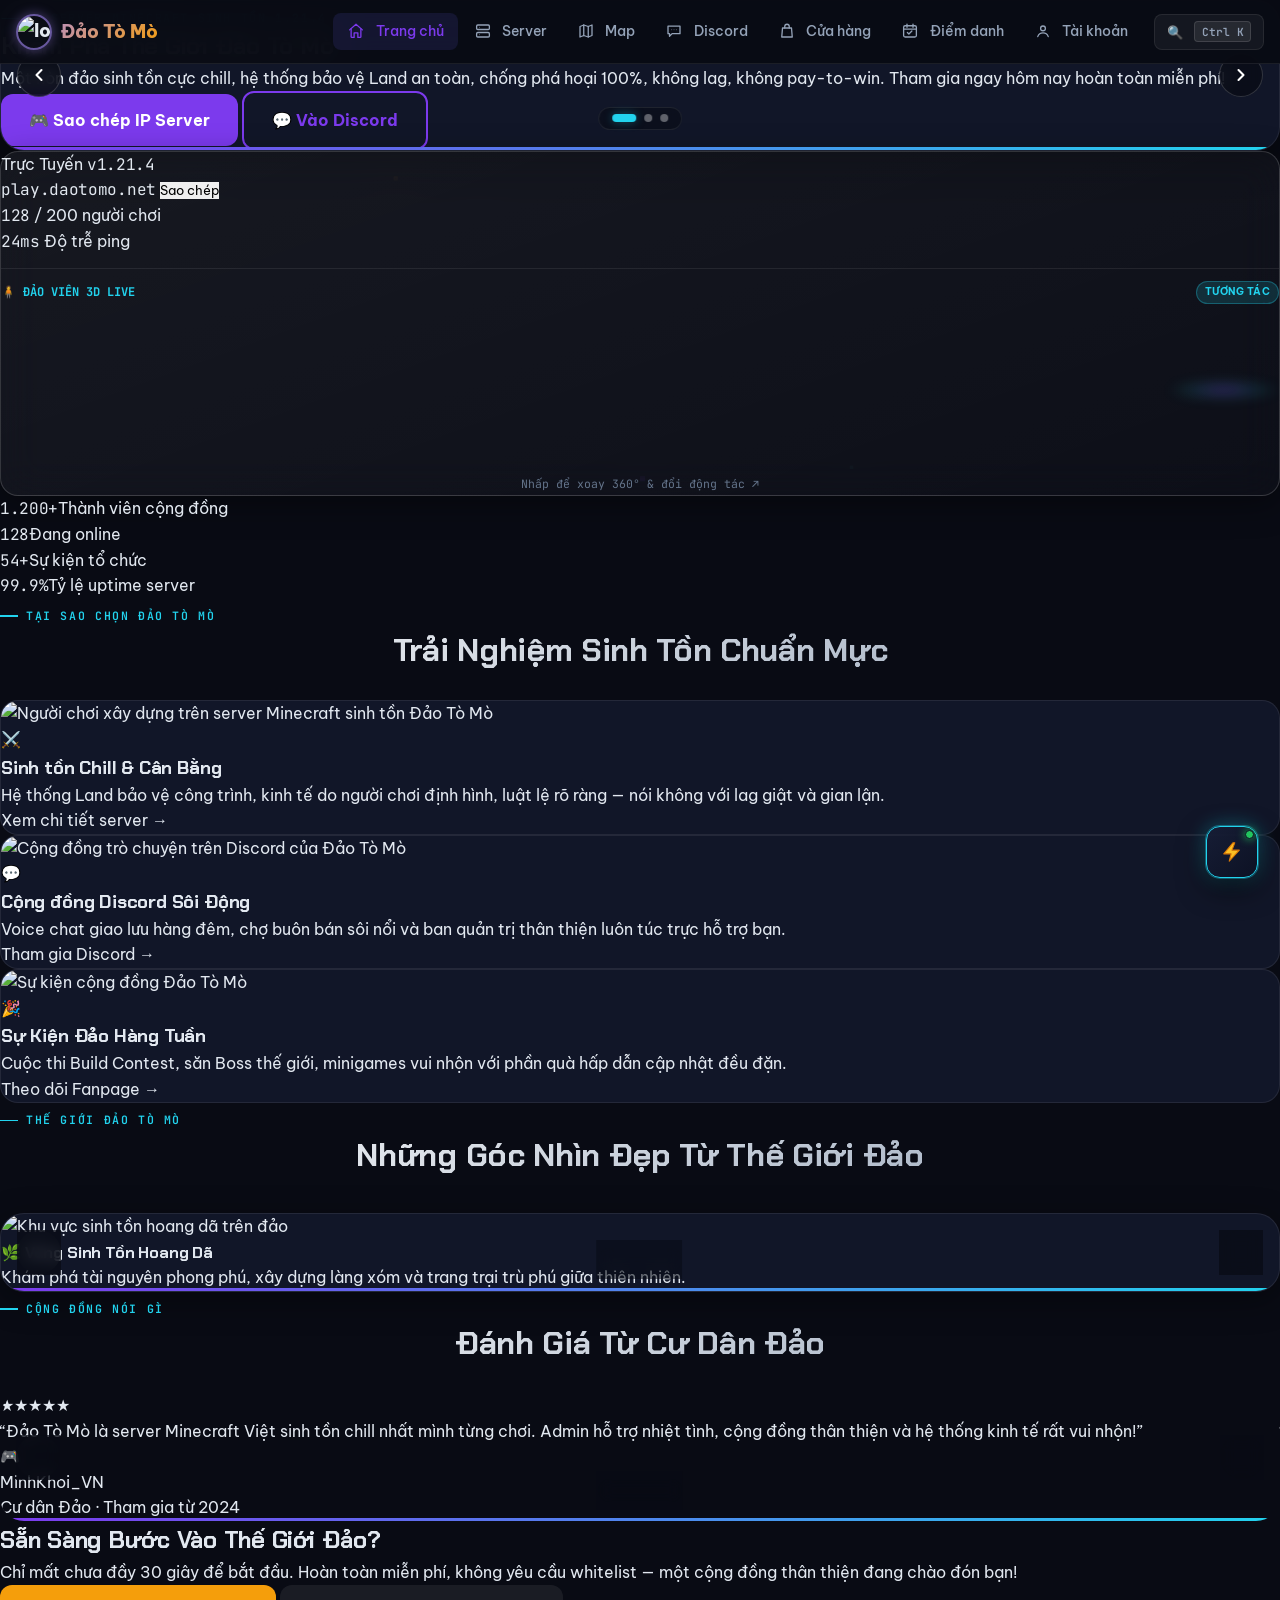
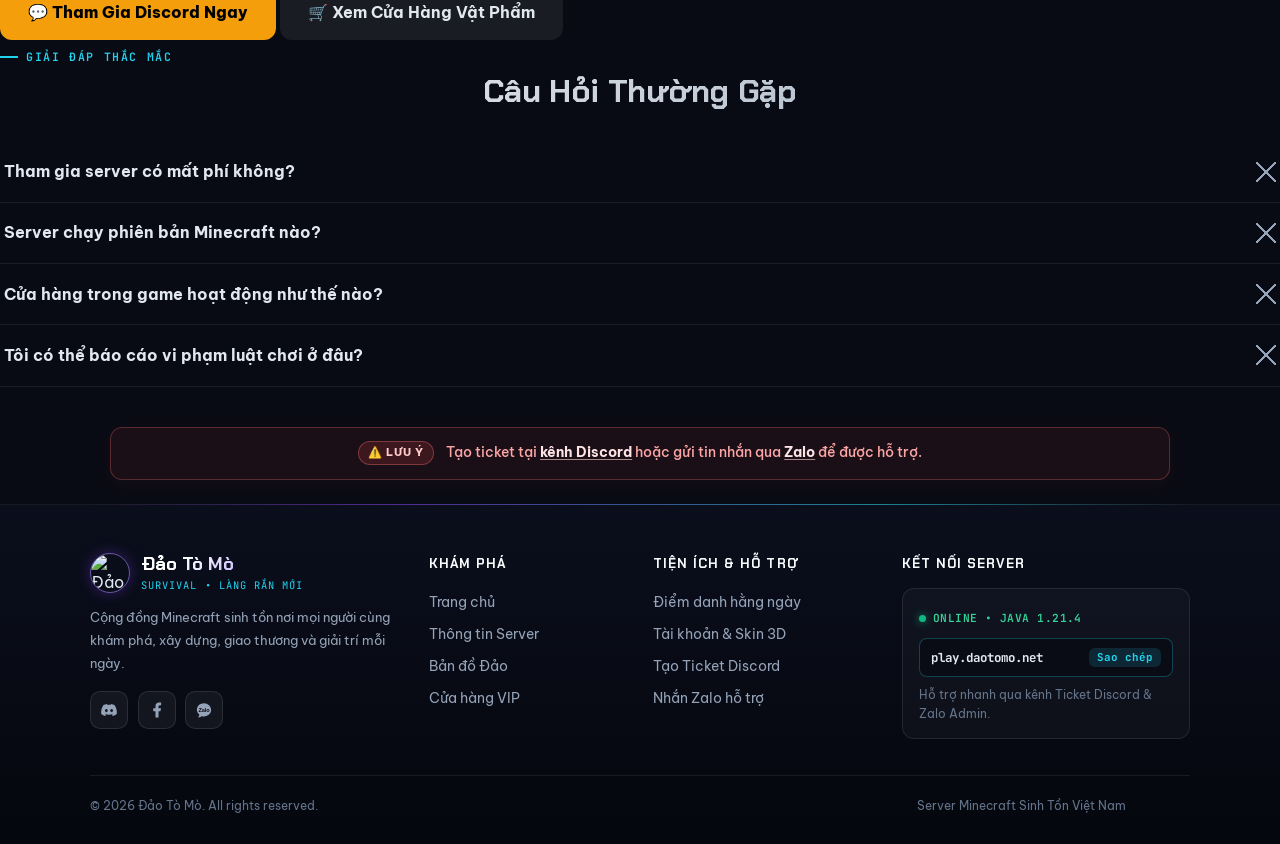
==== public/index.html @ fa86c4df "fix(ui): enforce dark mode color-scheme and readable dark background for all select and option dropd" ====
<!DOCTYPE html>
<html lang="vi">
<head>
  <meta charset="UTF-8">
  <meta name="viewport" content="width=device-width, initial-scale=1.0">
  <title>Đảo Tò Mò — Cộng đồng Game Online</title>
  <meta name="description" content="Đảo Tò Mò — server Minecraft sinh tồn dành cho cộng đồng Việt. Tham gia, khám phá và xây dựng cùng hàng trăm người chơi mỗi ngày.">
  <link rel="icon" type="image/x-icon" href="./img/favicon.ico">
  <link href="https://fonts.googleapis.com/css2?family=Be+Vietnam+Pro:wght@300;400;500;700;800;900&family=JetBrains+Mono:wght@400;600;700&display=swap" rel="stylesheet">
  <link rel="stylesheet" href="./css/global.css?v=2.8">
  <link rel="stylesheet" href="./css/Trangchu.css">
</head>
<body>

<a class="skip-link" href="#main">Bỏ qua đến nội dung chính</a>

<nav>
  <div class="nav-logo"><a href="/index.html"><img src="/img/logo.jpg" alt="logo"> Đảo Tò Mò</a></div>
  <button class="hamburger" id="hamburger" aria-label="Menu">
    <span></span><span></span><span></span>
  </button>
  <ul id="nav-list">
    <li><a href="./index.html" class="active"><span class="nav-icon"><svg viewBox="0 0 24 24" fill="none" stroke-width="1.75" stroke-linecap="round" stroke-linejoin="round"><path d="M3.5 10.5 12 3l8.5 7.5"/><path d="M5.5 9v10.5a1 1 0 0 0 1 1H9.5v-6h5v6h3a1 1 0 0 0 1-1V9"/></svg></span><span>Trang chủ</span></a></li>
    <li><a href="./html/Server.html"><span class="nav-icon"><svg viewBox="0 0 24 24" fill="none" stroke-width="1.75" stroke-linecap="round" stroke-linejoin="round"><rect x="3.5" y="4" width="17" height="6" rx="1.5"/><rect x="3.5" y="14" width="17" height="6" rx="1.5"/><circle cx="7.5" cy="7" r="0.6" fill="currentColor" stroke="none"/><circle cx="7.5" cy="17" r="0.6" fill="currentColor" stroke="none"/></svg></span><span>Server</span></a></li>
    <li><a href="./html/Map.html"><span class="nav-icon"><svg viewBox="0 0 24 24" fill="none" stroke-width="1.75" stroke-linecap="round" stroke-linejoin="round"><path d="M9 4 4 6v14l5-2 6 2 5-2V4l-5 2-6-2Z"/><path d="M9 4v14M15 6v14"/></svg></span><span>Map</span></a></li>
    <li><a href="./html/Discord.html"><span class="nav-icon"><svg viewBox="0 0 24 24" fill="none" stroke-width="1.75" stroke-linecap="round" stroke-linejoin="round"><path d="M4 5.5h16v10H9.5L6 19v-3.5H4Z"/><circle cx="9" cy="10.3" r="0.6" fill="currentColor" stroke="none"/><circle cx="12" cy="10.3" r="0.6" fill="currentColor" stroke="none"/><circle cx="15" cy="10.3" r="0.6" fill="currentColor" stroke="none"/></svg></span><span>Discord</span></a></li>
    <li><a href="./html/Store.html"><span class="nav-icon"><svg viewBox="0 0 24 24" fill="none" stroke-width="1.75" stroke-linecap="round" stroke-linejoin="round"><path d="M6 8h12l1 12H5L6 8Z"/><path d="M9 8V6a3 3 0 0 1 6 0v2"/></svg></span><span>Cửa hàng</span></a></li>
    <li><a href="./html/Checkin.html"><span class="nav-icon"><svg viewBox="0 0 24 24" fill="none" stroke-width="1.75" stroke-linecap="round" stroke-linejoin="round"><rect x="3.5" y="5" width="17" height="15" rx="2"/><path d="M3.5 9.5h17M8 3v4M16 3v4"/><path d="m8.5 14 2 2 4-4"/></svg></span><span>Điểm danh</span></a></li>
    <li><a href="./html/Account.html" id="nav-account-link"><span class="nav-icon"><svg viewBox="0 0 24 24" fill="none" stroke-width="1.75" stroke-linecap="round" stroke-linejoin="round"><circle cx="12" cy="8.5" r="3.2"/><path d="M5 19.5c1.2-3.3 3.9-5 7-5s5.8 1.7 7 5"/></svg></span><span>Tài khoản</span></a></li>
  </ul>
</nav>

<main id="main">

  <!-- ═══ HERO WITH SLIDER & LIVE HUD ═══ -->
  <section class="hero">
    <div class="hero-inner">

      <!-- Hero Carousel -->
      <div class="carousel-container" data-interval="5500" style="width:100%">
        <div class="carousel-track">

          <!-- Slide 1: Survival & Adventure -->
          <div class="carousel-slide hero-slide">
            <div class="hero-slide-bg" style="background-image:url('./img/bg.jpg')"></div>
            <div class="hero-content">
              <span class="eyebrow">🏝️ Server Minecraft Sinh Tồn 1.21.4</span>
              <h1>Khám Phá Thế Giới Đảo Tò Mò</h1>
              <p>Một hòn đảo sinh tồn cực chill, hệ thống bảo vệ Land an toàn, chống phá hoại 100%, không lag, không pay-to-win. Tham gia ngay hôm nay hoàn toàn miễn phí!</p>
              <div class="hero-actions">
                <button class="btn btn-primary btn-lg" data-copy="play.daotomo.net" data-copied-label="✓ Đã chép IP!">🎮 Sao chép IP Server</button>
                <a class="btn btn-outline btn-lg" href="./html/Discord.html">💬 Vào Discord</a>
              </div>
            </div>
          </div>

          <!-- Slide 2: Economy & Trading -->
          <div class="carousel-slide hero-slide">
            <div class="hero-slide-bg" style="background-image:url('./img/economy.jpg')"></div>
            <div class="hero-content">
              <span class="eyebrow">💎 Thị Trường Player-Driven</span>
              <h1>Kinh Tế Tự Do & Thương Mại Đảo</h1>
              <p>Mở shop riêng, buôn bán tài nguyên, đấu giá vật phẩm quý hiếm và xây dựng đế chế tài chính của chính bạn cùng hàng trăm thương nhân đảo.</p>
              <div class="hero-actions">
                <a class="btn btn-primary btn-lg" href="./html/Store.html">🛒 Ghé Cửa Hàng</a>
                <a class="btn btn-outline btn-lg" href="./html/Map.html">🗺️ Xem Bản Đồ Đảo</a>
              </div>
            </div>
          </div>

          <!-- Slide 3: Events & Community -->
          <div class="carousel-slide hero-slide">
            <div class="hero-slide-bg" style="background-image:url('./img/event.jpg')"></div>
            <div class="hero-content">
              <span class="eyebrow">⚔️ Sự Kiện Hàng Tuần & Giải Đấu</span>
              <h1>Build Contest & Săn Boss Hầm Ngục</h1>
              <p>Tham gia các giải đấu xây dựng sáng tạo, PvP tranh tài kịch tính vào mỗi cuối tuần với hàng ngàn phần quà ngọc bích và danh hiệu độc quyền.</p>
              <div class="hero-actions">
                <a class="btn btn-accent btn-lg" href="./html/Checkin.html">🎁 Điểm Danh Nhận Quà</a>
                <a class="btn btn-outline btn-lg" href="./html/Server.html">📜 Xem Luật Server</a>
              </div>
            </div>
          </div>

        </div>
      </div>

      <!-- Signature element: live server-status HUD with animated radar -->
      <div class="server-hud glass-panel reveal" aria-label="Trạng thái server trực tiếp">
        <div class="hud-radar-wrap">
          <div class="hud-radar"></div>
        </div>
        <div class="hud-row hud-head">
          <span class="hud-dot" aria-hidden="true"></span>
          <span class="hud-status">Trực Tuyến</span>
          <span class="hud-version mono">v1.21.4</span>
        </div>
        <div class="hud-ip">
          <span class="mono" id="hud-ip-text">play.daotomo.net</span>
          <button class="hud-copy" data-copy="play.daotomo.net" data-copied-label="✓ Đã chép" aria-label="Sao chép địa chỉ IP server">Sao chép</button>
        </div>
        <div class="hud-metrics">
          <div class="hud-metric">
            <span class="mono hud-metric-value" data-count-to="128">0</span>
            <span class="hud-metric-label">/ 200 người chơi</span>
          </div>
          <div class="hud-metric">
            <span class="mono hud-metric-value" data-count-to="24" data-count-suffix="ms">0ms</span>
            <span class="hud-metric-label">Độ trễ ping</span>
          </div>
        </div>

        <!-- Live 3D Mascot Character -->
        <div class="hud-mascot-wrap" onclick="openSkinModal()" title="Nhấp để phóng to mô hình 3D" style="cursor:pointer; margin-top:0.85rem; padding-top:0.75rem; border-top:1px solid rgba(255,255,255,0.08); text-align:center;">
          <div style="display:flex; justify-content:space-between; align-items:center; margin-bottom:0.35rem;">
            <span style="font-size:0.75rem; font-family:var(--font-mono); color:var(--lagoon); font-weight:700;">🧍 ĐẢO VIÊN 3D LIVE</span>
            <span class="badge" style="font-size:0.65rem; padding:0.15rem 0.5rem; background:rgba(34,211,238,0.15); color:var(--lagoon); border:1px solid rgba(34,211,238,0.3)">Tương tác</span>
          </div>
          <div style="position:relative; width:100%; height:160px; display:flex; align-items:center; justify-content:center;">
            <canvas id="home-hero-skin-canvas" data-skin-canvas data-anim="walk" style="width:100%; height:160px;"></canvas>
            <div class="skin-pedestal-glow" style="bottom:1rem; width:120px; height:20px;"></div>
          </div>
          <span style="font-size:0.72rem; color:var(--text-dim); font-family:var(--font-mono); transition:color 0.2s ease;">Nhấp để xoay 360° & đổi động tác ↗</span>
        </div>
      </div>
    </div>
  </section>

  <!-- ═══ STATS BAR ═══ -->
  <section class="stats-bar reveal">
    <div class="stats-grid">
      <div class="stat"><span class="mono stat-num" data-count-to="1200" data-count-suffix="+">0</span><span class="stat-label">Thành viên cộng đồng</span></div>
      <div class="stat"><span class="mono stat-num" data-count-to="128">0</span><span class="stat-label">Đang online</span></div>
      <div class="stat"><span class="mono stat-num" data-count-to="54" data-count-suffix="+">0</span><span class="stat-label">Sự kiện tổ chức</span></div>
      <div class="stat"><span class="mono stat-num" data-count-to="99" data-count-suffix=".9%">0</span><span class="stat-label">Tỷ lệ uptime server</span></div>
    </div>
  </section>

  <!-- ═══ PILLARS ═══ -->
  <section id="posts" class="pillars">
    <span class="eyebrow section-eyebrow">Tại sao chọn Đảo Tò Mò</span>
    <h2 class="section-title">Trải Nghiệm Sinh Tồn Chuẩn Mực</h2>
    <div class="pillar-grid">
      <article class="pillar-card card reveal">
        <img src="./img/post1.jpg" alt="Người chơi xây dựng trên server Minecraft sinh tồn Đảo Tò Mò" loading="lazy">
        <div class="pillar-body">
          <span class="pillar-icon">⚔️</span>
          <h3>Sinh tồn Chill & Cân Bằng</h3>
          <p>Hệ thống Land bảo vệ công trình, kinh tế do người chơi định hình, luật lệ rõ ràng — nói không với lag giật và gian lận.</p>
          <a href="./html/Server.html">Xem chi tiết server →</a>
        </div>
      </article>
      <article class="pillar-card card reveal">
        <img src="./img/post2.jpg" alt="Cộng đồng trò chuyện trên Discord của Đảo Tò Mò" loading="lazy">
        <div class="pillar-body">
          <span class="pillar-icon">💬</span>
          <h3>Cộng đồng Discord Sôi Động</h3>
          <p>Voice chat giao lưu hàng đêm, chợ buôn bán sôi nổi và ban quản trị thân thiện luôn túc trực hỗ trợ bạn.</p>
          <a href="./html/Discord.html">Tham gia Discord →</a>
        </div>
      </article>
      <article class="pillar-card card reveal">
        <img src="./img/event.jpg" alt="Sự kiện cộng đồng Đảo Tò Mò" loading="lazy">
        <div class="pillar-body">
          <span class="pillar-icon">🎉</span>
          <h3>Sự Kiện Đảo Hàng Tuần</h3>
          <p>Cuộc thi Build Contest, săn Boss thế giới, minigames vui nhộn với phần quà hấp dẫn cập nhật đều đặn.</p>
          <a href="https://www.facebook.com/DragonKun1946" target="_blank" rel="noopener">Theo dõi Fanpage →</a>
        </div>
      </article>
    </div>
  </section>

  <!-- ═══ SCREENSHOT SHOWCASE SLIDER ═══ -->
  <section class="gallery reveal">
    <span class="eyebrow section-eyebrow">Thế giới Đảo Tò Mò</span>
    <h2 class="section-title">Những Góc Nhìn Đẹp Từ Thế Giới Đảo</h2>
    <div class="carousel-container" data-interval="4000" style="margin-top:2rem">
      <div class="carousel-track">
        <div class="carousel-slide gallery-slide-item">
          <img src="./img/survival.jpg" alt="Khu vực sinh tồn hoang dã trên đảo" loading="lazy">
          <div class="gallery-caption">
            <h4>🌿 Vùng Sinh Tồn Hoang Dã</h4>
            <p>Khám phá tài nguyên phong phú, xây dựng làng xóm và trang trại trù phú giữa thiên nhiên.</p>
          </div>
        </div>
        <div class="carousel-slide gallery-slide-item">
          <img src="./img/economy.jpg" alt="Khu chợ kinh tế thương mại do người chơi lập ra" loading="lazy">
          <div class="gallery-caption">
            <h4>🏪 Khu Chợ Thương Mại Sầm Uất</h4>
            <p>Nơi các thương nhân trao đổi hàng hoá, đấu giá nông sản và kho báu quý giá.</p>
          </div>
        </div>
        <div class="carousel-slide gallery-slide-item">
          <img src="./img/bg-sv.jpg" alt="Toàn cảnh server nhìn từ trên cao" loading="lazy">
          <div class="gallery-caption">
            <h4>🏰 Đảo Trung Tâm Nhìn Từ Trên Cao</h4>
            <p>Trung tâm kỳ quan với bến cảng, đài tưởng niệm và các công trình cộng đồng tráng lệ.</p>
          </div>
        </div>
      </div>
    </div>
  </section>

  <!-- ═══ TESTIMONIALS SLIDER ═══ -->
  <section class="testimonials reveal">
    <div class="testimonials-inner">
      <span class="eyebrow section-eyebrow">Cộng đồng nói gì</span>
      <h2 class="section-title">Đánh Giá Từ Cư Dân Đảo</h2>
      <div class="carousel-container" data-interval="6000" style="margin-top:1.5rem;background:transparent;border:none;box-shadow:none">
        <div class="carousel-track">
          
          <div class="carousel-slide testimonial-slide">
            <div class="testimonial-stars">★★★★★</div>
            <blockquote class="testimonial-quote">
              “Đảo Tò Mò là server Minecraft Việt sinh tồn chill nhất mình từng chơi. Admin hỗ trợ nhiệt tình, cộng đồng thân thiện và hệ thống kinh tế rất vui nhộn!”
            </blockquote>
            <div class="testimonial-author">
              <div class="testimonial-avatar">🎮</div>
              <div class="testimonial-meta">
                <div class="testimonial-name">MinhKhoi_VN</div>
                <div class="testimonial-role">Cư dân Đảo · Tham gia từ 2024</div>
              </div>
            </div>
          </div>

          <div class="carousel-slide testimonial-slide">
            <div class="testimonial-stars">★★★★★</div>
            <blockquote class="testimonial-quote">
              “Hệ thống bảo vệ Land rất an toàn, không lo bị grief đồ. Cửa hàng web đặt mua đồ rất tiện, nạp QR là có code nhận đồ ngay trong game!”
            </blockquote>
            <div class="testimonial-author">
              <div class="testimonial-avatar">🛡️</div>
              <div class="testimonial-meta">
                <div class="testimonial-name">SkyCraft99</div>
                <div class="testimonial-role">Kiến trúc sư Đảo</div>
              </div>
            </div>
          </div>

          <div class="carousel-slide testimonial-slide">
            <div class="testimonial-stars">★★★★★</div>
            <blockquote class="testimonial-quote">
              “Voice Discord mỗi tối vui cực kỳ, tuần nào cũng có event build và săn boss rôm rả. 10/10 điểm cho server!”
            </blockquote>
            <div class="testimonial-author">
              <div class="testimonial-avatar">✨</div>
              <div class="testimonial-meta">
                <div class="testimonial-name">ThaoNguyen_MC</div>
                <div class="testimonial-role">VIP Member</div>
              </div>
            </div>
          </div>

        </div>
      </div>
    </div>
  </section>

  <!-- ═══ COMMUNITY CTA ═══ -->
  <section class="cta-band reveal">
    <div class="cta-band-inner">
      <h2>Sẵn Sàng Bước Vào Thế Giới Đảo?</h2>
      <p>Chỉ mất chưa đầy 30 giây để bắt đầu. Hoàn toàn miễn phí, không yêu cầu whitelist — một cộng đồng thân thiện đang chào đón bạn!</p>
      <div class="hero-actions">
        <a class="btn btn-accent btn-lg" href="./html/Discord.html">💬 Tham Gia Discord Ngay</a>
        <a class="btn btn-ghost btn-lg" href="./html/Store.html">🛒 Xem Cửa Hàng Vật Phẩm</a>
      </div>
    </div>
  </section>

  <!-- ═══ FAQ ═══ -->
  <section class="faq reveal">
    <span class="eyebrow section-eyebrow">Giải đáp thắc mắc</span>
    <h2 class="section-title">Câu Hỏi Thường Gặp</h2>
    <div class="faq-list">
      <details class="faq-item">
        <summary>Tham gia server có mất phí không?</summary>
        <p>Hoàn toàn miễn phí. Chỉ cần Minecraft Java Edition và địa chỉ IP server ở trên — vào chơi ngay, không cần whitelist.</p>
      </details>
      <details class="faq-item">
        <summary>Server chạy phiên bản Minecraft nào?</summary>
        <p>Đảo Tò Mò hiện chạy trên phiên bản 1.21.4, hỗ trợ cả người chơi dùng bản gần nhất nhờ tương thích ngược.</p>
      </details>
      <details class="faq-item">
        <summary>Cửa hàng trong game hoạt động như thế nào?</summary>
        <p>Cửa hàng bán vật phẩm cosmetic và tiện ích hỗ trợ server vận hành — không bán lợi thế PvP hay sức mạnh, giữ đúng tinh thần fair-play.</p>
      </details>
      <details class="faq-item">
        <summary>Tôi có thể báo cáo vi phạm luật chơi ở đâu?</summary>
        <p>Mở ticket trong kênh #ho-tro trên Discord — đội ngũ admin trực gần như 24/7 và sẽ xử lý trong thời gian sớm nhất.</p>
      </details>
    </div>
  </section>

</main>

<footer>
  <div class="footer-grid">
    <div class="footer-col">
      <h3>🏝️ Đảo Tò Mò</h3>
      <p>Cộng đồng game thủ nơi mọi người cùng khám phá, sinh tồn và giải trí.</p>
      <div class="social-row">
        <a class="social-btn" href="./html/Discord.html" aria-label="Discord">
          <svg viewBox="0 0 24 24" fill="none" stroke="currentColor" stroke-width="1.75" stroke-linecap="round" stroke-linejoin="round"><path d="M4 5.5h16v10H9.5L6 19v-3.5H4Z"/><circle cx="9" cy="10.3" r="0.6" fill="currentColor" stroke="none"/><circle cx="12" cy="10.3" r="0.6" fill="currentColor" stroke="none"/><circle cx="15" cy="10.3" r="0.6" fill="currentColor" stroke="none"/></svg>
        </a>
        <a class="social-btn" href="https://www.facebook.com/DragonKun1946" target="_blank" rel="noopener" aria-label="Facebook">
          <svg viewBox="0 0 24 24" fill="none" stroke="currentColor" stroke-width="1.75" stroke-linecap="round" stroke-linejoin="round"><path d="M15 8.5h2V5h-2c-2 0-3.5 1.5-3.5 3.5V11H9.5v3.5H11V21h3v-6.5h2.3l.7-3.5H14V8.9c0-.3.2-.4.4-.4Z"/></svg>
        </a>
      </div>
    </div>
    <div class="footer-col">
      <h3>Liên kết</h3>
      <a href="./index.html">Trang chủ</a>
      <a href="./html/Server.html">Server</a>
      <a href="./html/Map.html">Map</a>
      <a href="./html/Store.html">Cửa hàng</a>
    </div>
    <div class="footer-col">
      <h3>Cộng đồng</h3>
      <a href="./html/Discord.html">Discord</a>
      <a href="https://www.facebook.com/DragonKun1946" target="_blank" rel="noopener">Facebook</a>
    </div>
    <div class="footer-col">
      <h3>Thông tin</h3>
      <p>Server Minecraft sinh tồn dành cho cộng đồng Việt.</p>
    </div>
  </div>
  <div class="footer-bottom">© 2026 Đảo Tò Mò. All rights reserved.</div>
</footer>

<script src="./js/api.js?v=3.2"></script>
<script src="./js/skinview3d.bundle.js"></script>
<script src="./js/skin-viewer.js?v=3.0"></script>
</body>
</html>
---- public/css/global.css ----
@import url('https://fonts.googleapis.com/css2?family=Chakra+Petch:ital,wght@0,400;0,600;0,700;0,800;1,700&family=Be+Vietnam+Pro:wght@300;400;500;600;700;800;900&family=JetBrains+Mono:wght@400;600;700&display=swap');

/* ═══════════════════════════════════════════════════════════
   global.css — Mobile-first design system cho Đảo Tò Mò
═══════════════════════════════════════════════════════════ */
*, *::before, *::after { box-sizing: border-box; margin: 0; padding: 0; }
html {
  scroll-behavior: smooth;
  overflow-x: hidden;
}
body {
  font-family: 'Be Vietnam Pro', -apple-system, BlinkMacSystemFont, 'Segoe UI', Roboto, sans-serif;
  background: #090b14;
  color: #e2e8f0;
  overflow-x: hidden;
  line-height: 1.6;
  position: relative;
}

/* ════ Clean Minimal Dark Scrollbar ════ */
::-webkit-scrollbar {
  width: 8px;
  height: 8px;
}
::-webkit-scrollbar-track {
  background: #090b14;
}
::-webkit-scrollbar-thumb {
  background: #232c45;
  border-radius: 9999px;
  border: 2px solid #090b14;
}
::-webkit-scrollbar-thumb:hover {
  background: #394569;
}

/* ════ Keyframe Animations ════ */
@keyframes spinConic {
  from { transform: rotate(0deg); }
  to { transform: rotate(360deg); }
}
@keyframes spinConicRev {
  from { transform: rotate(360deg); }
  to { transform: rotate(0deg); }
}
@keyframes holoPulse {
  0% { opacity: 0.55; transform: translateX(-50%) scaleX(0.95); }
  50% { opacity: 0.9; transform: translateX(-50%) scaleX(1.05); }
  100% { opacity: 0.55; transform: translateX(-50%) scaleX(0.95); }
}
@keyframes radarWave {
  0% { transform: scale(1); opacity: 0.9; }
  100% { transform: scale(2.4); opacity: 0; }
}
@keyframes shimmerGlow {
  0% { background-position: -200% 0; }
  100% { background-position: 200% 0; }
}
@keyframes floatSubtle {
  0%, 100% { transform: translateY(0); }
  50% { transform: translateY(-4px); }
}

img { max-width: 100%; height: auto; display: block; }
a { text-decoration: none; color: inherit; }
ul { list-style: none; }
button { cursor: pointer; border: none; font-family: inherit; }

h1, h2, h3, h4, .font-heading {
  font-family: 'Chakra Petch', 'Be Vietnam Pro', sans-serif;
  letter-spacing: -0.01em;
}

:root {
  --primary:      #7c3aed;
  --primary-dark: #6d28d9;
  --primary-light:#a78bfa;
  --primary-glow: rgba(124, 58, 237, 0.45);
  --accent:       #f59e0b;
  --accent-glow:  rgba(245, 158, 11, 0.4);
  /* Lagoon cyan — the island's water, second brand color */
  --lagoon:       #22d3ee;
  --lagoon-dark:  #0891b2;
  --lagoon-glow:  rgba(34, 211, 238, 0.35);
  --rose:         #f43f5e;
  --rose-glow:    rgba(244, 63, 94, 0.35);

  --bg:           #090b14;
  --bg-card:      #111628;
  --bg-elevated:  #171e36;
  --bg-nav:       rgba(9, 11, 20, 0.95);
  --border:       rgba(255, 255, 255, 0.08);
  --border-strong:rgba(255, 255, 255, 0.16);
  --text:         #e2e8f0;
  --text-muted:   #94a3b8;
  --text-dim:     #64748b;
  --success:      #10b981;
  --danger:       #ef4444;

  --radius-sm:    8px;
  --radius:       12px;
  --radius-lg:    18px;
  --radius-xl:    24px;

  --shadow-sm:    0 2px 8px rgba(0,0,0,0.3);
  --shadow:       0 8px 32px rgba(0,0,0,0.4);
  --shadow-lg:    0 20px 60px rgba(0,0,0,0.5);

  --nav-h:        64px;

  /* Motion — one shared vocabulary for every page */
  --ease:         0.2s ease;
  --ease-out:     cubic-bezier(0.16, 1, 0.3, 1);
  --dur-fast:     150ms;
  --dur:          250ms;
  --dur-slow:     450ms;

  /* Spacing rhythm */
  --sp-1: 0.25rem; --sp-2: 0.5rem;  --sp-3: 0.75rem; --sp-4: 1rem;
  --sp-6: 1.5rem;  --sp-8: 2rem;    --sp-12: 3rem;   --sp-16: 4rem; --sp-24: 6rem;

  --font-heading: 'Chakra Petch', sans-serif;
  --font-mono:    'JetBrains Mono', ui-monospace, monospace;
}

/* Respect reduced-motion preference site-wide */
@media (prefers-reduced-motion: reduce) {
  *, *::before, *::after {
    animation-duration: 0.001ms !important;
    animation-iteration-count: 1 !important;
    transition-duration: 0.001ms !important;
    scroll-behavior: auto !important;
  }
}

/* Visible, on-brand focus ring for keyboard users — every interactive element */
a:focus-visible, button:focus-visible, input:focus-visible,
textarea:focus-visible, select:focus-visible, summary:focus-visible,
.card:focus-visible {
  outline: 2px solid var(--lagoon);
  outline-offset: 2px;
  border-radius: 4px;
}

/* Scroll-reveal utility — paired with a tiny IntersectionObserver in api.js */
.reveal { opacity: 0; transform: translateY(18px); transition: opacity var(--dur-slow) var(--ease-out), transform var(--dur-slow) var(--ease-out); }
.reveal.is-visible { opacity: 1; transform: translateY(0); }
@media (prefers-reduced-motion: reduce) { .reveal { opacity: 1; transform: none; } }

/* Mono utility for stats, numbers, HUD-style data — gives the gaming/technical feel */
/* Mono utility for stats, numbers, HUD-style data — gives the gaming/technical feel */
.mono { font-family: var(--font-mono); font-variant-numeric: tabular-nums; letter-spacing: -0.02em; }
.eyebrow {
  font-family: var(--font-mono); font-size: 0.72rem; font-weight: 600;
  letter-spacing: 0.14em; text-transform: uppercase; color: var(--lagoon);
  display: inline-flex; align-items: center; gap: 0.5rem;
}
.eyebrow::before { content: ''; width: 18px; height: 1.5px; background: var(--lagoon); display: inline-block; }

/* Universal emoji preservation for headers with background-clip: text */
.hero-icon {
  display: inline-block;
  -webkit-text-fill-color: initial !important;
  -webkit-background-clip: initial !important;
  background: none !important;
  font-style: normal;
  line-height: 1;
  vertical-align: middle;
}
.gradient-text {
  background: inherit;
  -webkit-background-clip: text;
  -webkit-text-fill-color: transparent;
  background-clip: text;
  display: inline-block;
}

/* ── Navbar ── */
nav {
  position: fixed;
  top: 0; left: 0; right: 0;
  height: var(--nav-h);
  background: var(--bg-nav);
  backdrop-filter: blur(16px);
  -webkit-backdrop-filter: blur(16px);
  border-bottom: 1px solid var(--border);
  display: flex;
  align-items: center;
  justify-content: space-between;
  padding: 0 1rem;
  z-index: 1000;
}
.nav-logo {
  order: 1;
  font-size: 1.15rem;
  font-weight: 800;
  display: flex;
  align-items: center;
  flex-shrink: 0;
}
.nav-logo a {
  background: linear-gradient(135deg, #a78bfa, #f59e0b);
  -webkit-background-clip: text;
  -webkit-text-fill-color: transparent;
  background-clip: text;
  display: inline-flex;
  align-items: center;
  gap: 0.55rem;
  text-decoration: none;
  white-space: nowrap;
}
.nav-logo a::before,
.nav-logo a::after {
  content: none !important;
  display: none !important;
}
.nav-logo img,
.nav-logo a img {
  height: 36px;
  width: 36px;
  border-radius: 50%;
  object-fit: cover;
  border: 2px solid rgba(167, 139, 250, 0.6);
  box-shadow: 0 0 12px rgba(167, 139, 250, 0.4);
  flex-shrink: 0;
  -webkit-text-fill-color: initial;
  background: none;
  will-change: transform;
  transition: transform 0.25s ease, box-shadow 0.25s ease;
}
.nav-logo a:hover img {
  transform: scale(1.06);
  box-shadow: 0 0 16px rgba(34, 211, 238, 0.65);
}
.hamburger {
  order: 3;
  display: flex;
  flex-direction: column;
  justify-content: center;
  gap: 5px;
  width: 40px; height: 40px;
  background: rgba(255,255,255,0.06);
  border-radius: 10px;
  padding: 0 10px;
  transition: background var(--ease);
}
.hamburger:hover { background: rgba(255,255,255,0.12); }
.hamburger span {
  display: block; width: 100%; height: 2px;
  background: var(--text); border-radius: 2px;
  transition: all 0.3s ease;
}
.hamburger.open span:nth-child(1) { transform: translateY(7px) rotate(45deg); }
.hamburger.open span:nth-child(2) { opacity: 0; transform: scaleX(0); }
.hamburger.open span:nth-child(3) { transform: translateY(-7px) rotate(-45deg); }

#nav-list {
  order: 4;
  display: none;
  flex-direction: column;
  position: absolute;
  top: var(--nav-h); left: 0; right: 0;
  background: var(--bg-nav);
  border-bottom: 1px solid var(--border);
  padding: 0.5rem 0;
  animation: slideDown 0.2s ease;
}
#nav-list.open { display: flex; }
@keyframes slideDown { from { opacity:0; transform:translateY(-8px); } to { opacity:1; transform:translateY(0); } }

#nav-list li a {
  display: flex; align-items: center; gap: 0.65rem;
  padding: 0.85rem 1.25rem;
  font-size: 0.95rem; font-weight: 500;
  color: var(--text-muted);
  transition: color var(--dur) var(--ease), background var(--dur) var(--ease), border-color var(--dur) var(--ease);
  border-left: 3px solid transparent;
}
#nav-list li a svg { width: 18px; height: 18px; flex-shrink: 0; stroke: currentColor; }
.nav-icon { display: inline-flex; }
.nav-icon svg { width: 18px; height: 18px; }
#nav-list li a:hover, #nav-list li a.active {
  color: var(--primary);
  background: rgba(108,99,255,0.08);
  border-left-color: var(--primary);
}

@media (min-width: 768px) {
  .hamburger { display: none; }
  #nav-list {
    order: 2;
    margin-left: auto;
    display: flex !important;
    flex-direction: row;
    position: static;
    background: none; border: none;
    padding: 0; gap: 2px; animation: none;
  }
  #nav-list li a {
    padding: 0.45rem 0.875rem;
    border-radius: 8px; font-size: 0.875rem;
    border-left: none;
  }
  #nav-list li a:hover, #nav-list li a.active {
    background: rgba(108,99,255,0.12); border-left: none;
  }
  .nav-actions-group {
    order: 3;
    margin-left: 0.75rem;
  }
}

@media (max-width: 767px) {
  .nav-logo { order: 1; }
  .nav-actions-group {
    order: 2;
    margin-left: auto;
    margin-right: 0.5rem;
  }
  .hamburger { order: 3; }
  #nav-list { order: 4; }
}

.page-body { padding-top: var(--nav-h); min-height: 100vh; }

/* ── Buttons ── */
.btn {
  display: inline-flex; align-items: center; justify-content: center;
  gap: 0.4rem; padding: 0.7rem 1.4rem;
  border-radius: var(--radius); font-size: 0.9rem; font-weight: 700;
  min-height: 44px; transition: all var(--ease); white-space: nowrap;
}
.btn-primary { background: var(--primary); color: #fff; }
.btn-primary:hover { background: var(--primary-dark); transform: translateY(-1px); box-shadow: 0 6px 20px rgba(108,99,255,0.4); }
.btn-outline { background: transparent; border: 2px solid var(--primary); color: var(--primary); }
.btn-outline:hover { background: var(--primary); color: #fff; }
.btn-accent { background: var(--accent); color: #000; font-weight: 800; }
.btn-accent:hover { filter: brightness(1.1); transform: translateY(-1px); }
.btn-ghost { background: rgba(255,255,255,0.07); color: var(--text); }
.btn-ghost:hover { background: rgba(255,255,255,0.12); }
.btn-danger { background: var(--danger); color: #fff; }
.btn-full { width: 100%; }
.btn:disabled { opacity: 0.5; pointer-events: none; }
.btn-lg { padding: 0.9rem 1.75rem; font-size: 1rem; min-height: 52px; }
.btn.copied { background: var(--success) !important; color: #fff !important; border-color: var(--success) !important; }

/* ── Skip link (keyboard a11y) ── */
.skip-link {
  position: absolute; top: -100px; left: 1rem; z-index: 2000;
  background: var(--primary); color: #fff; padding: 0.75rem 1.25rem;
  border-radius: var(--radius); font-weight: 700; font-size: 0.9rem;
  transition: top var(--dur) var(--ease-out);
}
.skip-link:focus { top: 1rem; }

/* ── Cards ── */
.card {
  background: var(--bg-card); border: 1px solid var(--border);
  border-radius: var(--radius-lg); overflow: hidden;
  transition: transform var(--ease), box-shadow var(--ease);
}
.card:hover { transform: translateY(-4px); box-shadow: var(--shadow); }

/* ── Form ── */
.input {
  width: 100%; padding: 0.75rem 1rem;
  background: rgba(255,255,255,0.05); border: 1.5px solid var(--border);
  border-radius: var(--radius); color: var(--text);
  font-size: 0.95rem; font-family: inherit; min-height: 44px;
  transition: border-color var(--ease), background var(--ease);
}
.input:focus { outline: none; border-color: var(--primary); background: rgba(108,99,255,0.06); }
.input::placeholder { color: var(--text-muted); }

/* Universal Select & Option Styles (Dark Mode Dropdown Fix) */
select,
select.input,
.input-select,
.sort-select,
.admin-select,
.input-box {
  color-scheme: dark;
}

select option,
.input option,
select.input option,
.input-select option,
.sort-select option,
.admin-select option,
.input-box option,
option {
  background-color: #121829 !important;
  color: #f8fafc !important;
  padding: 8px 12px;
  font-size: 0.92rem;
}

select option:checked,
select option:hover,
option:checked {
  background-color: #2563eb !important;
  color: #ffffff !important;
}

.form-group { display: flex; flex-direction: column; gap: 0.35rem; margin-bottom: 0.875rem; }
.form-group label { font-size: 0.82rem; font-weight: 600; color: var(--text-muted); }

/* ── Alerts ── */
.alert {
  padding: 0.8rem 1rem; border-radius: var(--radius);
  font-size: 0.875rem; font-weight: 500; margin-bottom: 0.875rem;
}
.alert-success { background: rgba(16,185,129,0.12); border: 1px solid rgba(16,185,129,0.3); color: #6ee7b7; }
.alert-error   { background: rgba(239,68,68,0.12);  border: 1px solid rgba(239,68,68,0.3);  color: #fca5a5; }
.alert-info    { background: rgba(108,99,255,0.12); border: 1px solid rgba(108,99,255,0.3); color: #c4b5fd; }
.alert-warn    { background: rgba(245,158,11,0.12); border: 1px solid rgba(245,158,11,0.3); color: #fcd34d; }

/* ── Spinner ── */
.spinner { width: 32px; height: 32px; border: 3px solid var(--border); border-top-color: var(--primary); border-radius: 50%; animation: spin 0.65s linear infinite; margin: 2rem auto; }
@keyframes spin { to { transform: rotate(360deg); } }

/* ── Section title ── */
.section-title {
  font-size: clamp(1.3rem, 4vw, 2rem); font-weight: 800;
  text-align: center; margin-bottom: 1.5rem;
  background: linear-gradient(135deg, #fff 0%, var(--text-muted) 100%);
  -webkit-background-clip: text; -webkit-text-fill-color: transparent; background-clip: text;
}

/* ── Badge ── */
.badge { display: inline-block; padding: 0.2rem 0.6rem; border-radius: 999px; font-size: 0.7rem; font-weight: 700; text-transform: uppercase; letter-spacing: 0.5px; }
.badge-purple { background: rgba(108,99,255,0.2); color: #a78bfa; }
.badge-gold   { background: rgba(245,158,11,0.2); color: #fbbf24; }
.badge-green  { background: rgba(16,185,129,0.2); color: #34d399; }
.badge-red    { background: rgba(239,68,68,0.2);  color: #f87171; }

/* ── Footer ── */
footer {
  position: relative;
  background: linear-gradient(180deg, rgba(11, 15, 28, 0.96) 0%, #05070e 100%);
  border-top: 1px solid rgba(255, 255, 255, 0.08);
  padding: 3rem 1.25rem 1.75rem;
  margin-top: 4rem;
}
footer::before {
  content: '';
  position: absolute;
  top: -1px; left: 50%;
  transform: translateX(-50%);
  width: min(92%, 1100px);
  height: 1px;
  background: linear-gradient(90deg, transparent 0%, rgba(124, 58, 237, 0.55) 28%, rgba(34, 211, 238, 0.55) 72%, transparent 100%);
  pointer-events: none;
}
.footer-grid {
  display: grid;
  grid-template-columns: 1fr;
  gap: 2rem;
  max-width: 1100px;
  margin: 0 auto;
}
@media (min-width: 640px) {
  .footer-grid { grid-template-columns: repeat(2, 1fr); gap: 2rem 2.25rem; }
}
@media (min-width: 960px) {
  .footer-grid { grid-template-columns: 1.45fr 0.9fr 1.02fr 1.38fr; gap: 2.25rem; }
}
.footer-brand-head {
  display: inline-flex;
  align-items: center;
  gap: 0.7rem;
  margin-bottom: 0.85rem;
}
.footer-brand-logo {
  width: 40px; height: 40px;
  border-radius: 50%;
  object-fit: cover;
  border: 1.5px solid rgba(167, 139, 250, 0.6);
  box-shadow: 0 0 14px rgba(124, 58, 237, 0.35);
  flex-shrink: 0;
}
.footer-brand-title {
  font-family: var(--font-heading);
  font-size: 1.15rem;
  font-weight: 800;
  line-height: 1.2;
  background: linear-gradient(135deg, #ffffff 25%, #c4b5fd 68%, #fbbf24 100%);
  -webkit-background-clip: text;
  -webkit-text-fill-color: transparent;
  background-clip: text;
}
.footer-brand-sub {
  font-family: var(--font-mono);
  font-size: 0.65rem;
  letter-spacing: 0.1em;
  text-transform: uppercase;
  color: var(--lagoon);
  margin-top: 0.12rem;
}
.footer-col h3 {
  font-family: var(--font-heading);
  font-size: 0.82rem;
  font-weight: 700;
  text-transform: uppercase;
  letter-spacing: 0.08em;
  color: #f8fafc;
  margin-bottom: 0.9rem;
}
.footer-col p {
  font-size: 0.84rem;
  color: var(--text-muted);
  line-height: 1.7;
}
.footer-col a:not(.social-btn) {
  display: inline-flex;
  align-items: center;
  gap: 0.45rem;
  font-size: 0.85rem;
  color: var(--text-muted);
  padding: 0.28rem 0;
  line-height: 1.5;
  width: fit-content;
  transition: color var(--ease), transform var(--ease);
}
.footer-col .footer-links {
  display: flex;
  flex-direction: column;
  gap: 0.15rem;
}
.footer-col a:not(.social-btn):hover {
  color: var(--lagoon);
  transform: translateX(3px);
}
.footer-server-card {
  background: rgba(255, 255, 255, 0.03);
  border: 1px solid rgba(255, 255, 255, 0.09);
  border-radius: var(--radius);
  padding: 0.95rem 1rem;
}
.footer-server-status {
  display: inline-flex;
  align-items: center;
  gap: 0.45rem;
  font-family: var(--font-mono);
  font-size: 0.7rem;
  font-weight: 600;
  color: #34d399;
  letter-spacing: 0.04em;
  margin-bottom: 0.65rem;
}
.footer-status-dot {
  width: 7px; height: 7px;
  border-radius: 50%;
  background: #10b981;
  box-shadow: 0 0 8px rgba(16, 185, 129, 0.8);
}
.footer-ip-btn {
  width: 100%;
  display: flex;
  align-items: center;
  justify-content: space-between;
  gap: 0.5rem;
  padding: 0.55rem 0.7rem;
  border-radius: var(--radius-sm);
  background: rgba(9, 11, 20, 0.78);
  border: 1px solid rgba(34, 211, 238, 0.28);
  color: #e2e8f0;
  font-family: var(--font-mono);
  font-size: 0.78rem;
  font-weight: 700;
  transition: all 0.2s ease;
}
.footer-ip-btn:hover {
  border-color: var(--lagoon);
  background: rgba(34, 211, 238, 0.1);
  color: #ffffff;
}
.footer-ip-btn.copied {
  border-color: var(--success);
  color: #34d399;
}
.footer-ip-pill {
  font-size: 0.68rem;
  font-weight: 700;
  padding: 0.16rem 0.5rem;
  border-radius: 6px;
  background: rgba(34, 211, 238, 0.14);
  color: var(--lagoon);
  white-space: nowrap;
  flex-shrink: 0;
}
.footer-server-note {
  margin-top: 0.6rem;
  font-size: 0.76rem !important;
  color: var(--text-dim) !important;
  line-height: 1.5 !important;
}
.footer-bottom {
  max-width: 1100px;
  margin: 2.25rem auto 0;
  padding-top: 1.25rem;
  padding-bottom: 3rem;
  border-top: 1px solid rgba(255, 255, 255, 0.07);
  display: flex;
  flex-direction: column;
  align-items: center;
  justify-content: space-between;
  gap: 0.5rem;
  text-align: center;
  font-size: 0.78rem;
  color: var(--text-dim);
}
@media (min-width: 640px) {
  .footer-bottom {
    flex-direction: row;
    text-align: left;
    padding-bottom: 0;
    padding-right: 4rem;
  }
}

/* ── Glass panel (used by HUD cards, floating widgets) ── */
.glass-panel {
  background: linear-gradient(160deg, rgba(255,255,255,0.06), rgba(255,255,255,0.02));
  border: 1px solid var(--border-strong);
  border-radius: var(--radius-lg);
  backdrop-filter: blur(20px);
  -webkit-backdrop-filter: blur(20px);
  box-shadow: var(--shadow);
}

/* ── FAQ accordion — native <details>/<summary>, zero JS, fully accessible ── */
.faq-item { border-bottom: 1px solid var(--border); }
.faq-item summary {
  list-style: none; cursor: pointer;
  display: flex; align-items: center; justify-content: space-between; gap: 1rem;
  padding: 1.1rem 0.25rem; font-weight: 700; font-size: 0.98rem; color: var(--text);
}
.faq-item summary::-webkit-details-marker { display: none; }
.faq-item summary::after {
  content: ''; flex-shrink: 0; width: 20px; height: 20px;
  background: linear-gradient(45deg, transparent 46%, var(--text-muted) 46% 54%, transparent 54%),
              linear-gradient(135deg, transparent 46%, var(--text-muted) 46% 54%, transparent 54%);
  transition: transform var(--dur) var(--ease-out);
}
.faq-item[open] summary::after { transform: rotate(180deg); }
.faq-item p { padding: 0 0.25rem 1.1rem; color: var(--text-muted); font-size: 0.9rem; line-height: 1.7; }

/* ── Social icon buttons (footer) ── */
.social-row { display: flex; gap: 0.6rem; margin-top: 1rem; }
.footer-col .social-btn,
.social-btn {
  width: 38px; height: 38px;
  display: inline-flex; align-items: center; justify-content: center;
  line-height: 1; padding: 0;
  background: rgba(255,255,255,0.05); border: 1px solid rgba(255,255,255,0.1);
  border-radius: 10px; color: var(--text-muted);
  transition: all var(--dur) var(--ease-out);
}
.social-btn svg { width: 18px; height: 18px; display: block; flex-shrink: 0; }
.social-btn:hover { color: #fff; background: var(--primary); border-color: var(--primary); transform: translateY(-2px); box-shadow: 0 6px 18px rgba(124, 58, 237, 0.35); }
.social-btn.discord:hover { background: #5865f2; border-color: #5865f2; box-shadow: 0 6px 18px rgba(88, 101, 242, 0.4); }
.social-btn.facebook:hover { background: #1877f2; border-color: #1877f2; box-shadow: 0 6px 18px rgba(24, 119, 242, 0.4); }
.social-btn.zalo:hover { background: #0068ff; border-color: #0068ff; box-shadow: 0 6px 18px rgba(0, 104, 255, 0.4); }

/* ── Utilities ── */
.container { max-width: 1100px; margin: 0 auto; padding: 0 1.25rem; }
.hidden { display: none !important; }
.text-center { text-align: center; }
.text-muted { color: var(--text-muted); }
.mt-1{margin-top:.5rem}.mt-2{margin-top:1rem}.mt-3{margin-top:1.5rem}
.mb-1{margin-bottom:.5rem}.mb-2{margin-bottom:1rem}.mb-3{margin-bottom:1.5rem}

/* ═══════════════════════════════════════════════════════════
   ANIMATIONS & MOTION
═══════════════════════════════════════════════════════════ */
@keyframes float {
  0%, 100% { transform: translateY(0); }
  50% { transform: translateY(-8px); }
}
@keyframes pulseGlow {
  0%, 100% { box-shadow: 0 0 15px var(--primary-glow); border-color: rgba(124,58,237,0.3); }
  50% { box-shadow: 0 0 30px var(--lagoon-glow); border-color: rgba(34,211,238,0.5); }
}
@keyframes shimmer {
  0% { background-position: -200% 0; }
  100% { background-position: 200% 0; }
}
@keyframes radarSweep {
  from { transform: rotate(0deg); }
  to { transform: rotate(360deg); }
}
@keyframes slideInRight {
  from { opacity: 0; transform: translateX(30px); }
  to { opacity: 1; transform: translateX(0); }
}
@keyframes slideInLeft {
  from { opacity: 0; transform: translateX(-30px); }
  to { opacity: 1; transform: translateX(0); }
}
@keyframes zoomIn {
  from { opacity: 0; transform: scale(0.94); }
  to { opacity: 1; transform: scale(1); }
}
@keyframes badgePulse {
  0%, 100% { transform: scale(1); opacity: 1; }
  50% { transform: scale(1.06); opacity: 0.85; }
}

.animate-float { animation: float 4s ease-in-out infinite; }
.animate-glow  { animation: pulseGlow 3s ease-in-out infinite; }
.animate-shimmer {
  background: linear-gradient(90deg, rgba(255,255,255,0) 0%, rgba(255,255,255,0.08) 50%, rgba(255,255,255,0) 100%);
  background-size: 200% 100%;
  animation: shimmer 2.5s infinite;
}

/* ═══════════════════════════════════════════════════════════
   CAROUSEL / SLIDER ENGINE STYLES
═══════════════════════════════════════════════════════════ */
.carousel-container {
  position: relative;
  overflow: hidden;
  border-radius: var(--radius-xl);
  user-select: none;
  background: var(--bg-card);
  border: 1px solid var(--border);
  box-shadow: var(--shadow);
}
.carousel-track {
  display: flex;
  width: 100%;
  transition: transform 0.55s cubic-bezier(0.16, 1, 0.3, 1);
  will-change: transform;
  touch-action: pan-y;
  cursor: grab;
}
.carousel-track:active {
  cursor: grabbing;
}
.carousel-slide {
  flex: 0 0 100%;
  width: 100%;
  min-width: 100%;
  position: relative;
  box-sizing: border-box;
}

/* Nav arrows */
.carousel-nav-btn {
  position: absolute;
  top: 50%;
  transform: translateY(-50%);
  z-index: 10;
  width: 44px;
  height: 44px;
  border-radius: 50%;
  background: rgba(9, 11, 20, 0.75);
  backdrop-filter: blur(8px);
  -webkit-backdrop-filter: blur(8px);
  border: 1px solid var(--border-strong);
  color: #fff;
  display: flex;
  align-items: center;
  justify-content: center;
  cursor: pointer;
  transition: all var(--dur) var(--ease-out);
}
.carousel-nav-btn:hover {
  background: var(--primary);
  border-color: var(--primary);
  transform: translateY(-50%) scale(1.1);
  box-shadow: 0 4px 20px var(--primary-glow);
}
.carousel-nav-btn svg {
  width: 20px;
  height: 20px;
  stroke: currentColor;
}
.carousel-prev { left: 1rem; }
.carousel-next { right: 1rem; }

/* Dot indicators */
.carousel-dots {
  position: absolute;
  bottom: 1.25rem;
  left: 50%;
  transform: translateX(-50%);
  z-index: 10;
  display: flex;
  align-items: center;
  gap: 0.5rem;
  padding: 0.4rem 0.8rem;
  background: rgba(9, 11, 20, 0.55);
  backdrop-filter: blur(8px);
  border-radius: 999px;
  border: 1px solid rgba(255,255,255,0.08);
}
.carousel-dot {
  width: 8px;
  height: 8px;
  border-radius: 999px;
  background: rgba(255, 255, 255, 0.35);
  transition: all var(--dur) var(--ease-out);
  cursor: pointer;
  border: none;
  padding: 0;
}
.carousel-dot.active {
  width: 24px;
  background: var(--lagoon);
  box-shadow: 0 0 10px var(--lagoon-glow);
}

/* Progress bar indicator */
.carousel-progress {
  position: absolute;
  bottom: 0;
  left: 0;
  height: 3px;
  background: linear-gradient(90deg, var(--primary), var(--lagoon));
  z-index: 12;
  width: 0%;
  transition: width 0.1s linear;
}

/* ═══════════════════════════════════════════════════════════
   ORDER STEPPER (Gamified visual timeline)
═══════════════════════════════════════════════════════════ */
.order-stepper {
  display: flex;
  justify-content: space-between;
  position: relative;
  margin: 1.5rem 0 1.25rem;
  padding: 0 0.5rem;
}
.stepper-line {
  position: absolute;
  top: 16px;
  left: 12%;
  right: 12%;
  height: 2px;
  background: rgba(255,255,255,0.1);
  z-index: 1;
}
.stepper-fill {
  height: 100%;
  width: 0%;
  background: linear-gradient(90deg, var(--primary), var(--lagoon));
  box-shadow: 0 0 8px var(--lagoon-glow);
  transition: width 0.5s ease;
}
.stepper-step {
  position: relative;
  z-index: 2;
  display: flex;
  flex-direction: column;
  align-items: center;
  gap: 0.35rem;
  flex: 1;
}
.step-node {
  width: 34px;
  height: 34px;
  border-radius: 50%;
  background: var(--bg-card);
  border: 2px solid var(--border-strong);
  display: flex;
  align-items: center;
  justify-content: center;
  font-size: 0.82rem;
  font-weight: 800;
  color: var(--text-muted);
  transition: all 0.3s ease;
}
.step-node.completed {
  background: var(--success);
  border-color: var(--success);
  color: #fff;
  box-shadow: 0 0 12px rgba(16,185,129,0.45);
}
.step-node.active {
  background: var(--primary);
  border-color: var(--lagoon);
  color: #fff;
  box-shadow: 0 0 15px var(--primary-glow);
  animation: badgePulse 2s infinite;
}
.step-node.cancelled {
  background: var(--danger);
  border-color: var(--danger);
  color: #fff;
}
.step-label {
  font-size: 0.75rem;
  font-weight: 600;
  color: var(--text-muted);
  text-align: center;
}
.stepper-step.active .step-label {
  color: var(--lagoon);
  font-weight: 700;
}

/* ═══════════════════════════════════════════════════════════
   NAVBAR ACTION BUTTONS (Sound toggle & Quick Command Palette)
═══════════════════════════════════════════════════════════ */
.nav-actions-group {
  display: flex;
  align-items: center;
  gap: 0.5rem;
}
.nav-action-btn {
  width: 36px;
  height: 36px;
  border-radius: var(--radius-sm);
  background: rgba(255,255,255,0.05);
  border: 1px solid var(--border);
  color: #cbd5e1;
  display: flex;
  align-items: center;
  justify-content: center;
  font-size: 0.95rem;
  transition: all 0.2s ease;
  cursor: pointer;
}
.nav-action-btn:hover {
  background: rgba(255,255,255,0.12);
  border-color: rgba(34,211,238,0.4);
  color: #ffffff;
  transform: translateY(-1px);
}
.nav-action-btn.active {
  color: var(--lagoon);
  border-color: rgba(34,211,238,0.5);
  box-shadow: 0 0 10px rgba(34,211,238,0.25);
}
.nav-cmd-badge {
  display: none;
  font-family: var(--font-mono);
  font-size: 0.7rem;
  padding: 0.15rem 0.4rem;
  border-radius: 4px;
  background: rgba(255,255,255,0.08);
  border: 1px solid rgba(255,255,255,0.12);
  color: var(--text-muted);
  margin-left: 0.35rem;
}
@media (min-width: 900px) {
  .nav-action-btn.cmd-btn {
    width: auto;
    padding: 0 0.75rem;
    gap: 0.35rem;
    font-size: 0.82rem;
    font-family: var(--font-display);
    font-weight: 600;
  }
  .nav-cmd-badge { display: inline-block; }
}

/* ═══════════════════════════════════════════════════════════
   COMMAND PALETTE MODAL (Ctrl+K / Cmd+K)
═══════════════════════════════════════════════════════════ */
.cmd-palette-backdrop {
  position: fixed;
  inset: 0;
  background: rgba(4, 6, 12, 0.82);
  backdrop-filter: blur(14px);
  -webkit-backdrop-filter: blur(14px);
  z-index: 10000;
  display: flex;
  align-items: flex-start;
  justify-content: center;
  padding: 10vh 1.25rem 2rem;
  opacity: 0;
  pointer-events: none;
  transition: opacity 0.25s ease;
}
.cmd-palette-backdrop.open {
  opacity: 1;
  pointer-events: auto;
}
.cmd-palette-modal {
  width: 100%;
  max-width: 620px;
  background: linear-gradient(145deg, #13182e 0%, #0c1020 100%);
  border: 1px solid rgba(34, 211, 238, 0.35);
  border-radius: var(--radius-lg);
  box-shadow: 0 25px 70px rgba(0,0,0,0.7), 0 0 30px rgba(124,58,237,0.25);
  overflow: hidden;
  transform: translateY(-15px) scale(0.97);
  transition: transform 0.25s cubic-bezier(0.16, 1, 0.3, 1);
}
.cmd-palette-backdrop.open .cmd-palette-modal {
  transform: translateY(0) scale(1);
}
.cmd-palette-header {
  display: flex;
  align-items: center;
  padding: 1rem 1.25rem;
  border-bottom: 1px solid var(--border);
  gap: 0.75rem;
  background: rgba(255,255,255,0.02);
}
.cmd-palette-search-icon {
  font-size: 1.2rem;
  color: var(--lagoon);
  flex-shrink: 0;
}
.cmd-palette-input {
  width: 100%;
  background: transparent;
  border: none;
  outline: none;
  font-family: 'Be Vietnam Pro', sans-serif;
  font-size: 1.05rem;
  color: #ffffff;
}
.cmd-palette-input::placeholder {
  color: var(--text-dim);
}
.cmd-palette-esc {
  font-family: var(--font-mono);
  font-size: 0.72rem;
  padding: 0.2rem 0.5rem;
  border-radius: 4px;
  background: rgba(255,255,255,0.08);
  border: 1px solid rgba(255,255,255,0.15);
  color: var(--text-muted);
  cursor: pointer;
}
.cmd-palette-body {
  max-height: 380px;
  overflow-y: auto;
  padding: 0.75rem 0.5rem;
}
.cmd-palette-section-title {
  font-family: var(--font-mono);
  font-size: 0.72rem;
  text-transform: uppercase;
  color: var(--text-dim);
  padding: 0.5rem 0.75rem 0.25rem;
  letter-spacing: 0.05em;
}
.cmd-palette-item {
  display: flex;
  align-items: center;
  justify-content: space-between;
  padding: 0.75rem 0.85rem;
  border-radius: var(--radius-sm);
  cursor: pointer;
  color: #e2e8f0;
  transition: all 0.15s ease;
  text-decoration: none;
}
.cmd-palette-item:hover,
.cmd-palette-item.active {
  background: rgba(124, 58, 237, 0.2);
  border: 1px solid rgba(124, 58, 237, 0.4);
  color: #ffffff;
  transform: translateX(4px);
}
.cmd-item-left {
  display: flex;
  align-items: center;
  gap: 0.75rem;
  font-size: 0.95rem;
  font-weight: 500;
}
.cmd-item-icon {
  font-size: 1.2rem;
  width: 24px;
  text-align: center;
}
.cmd-item-shortcut {
  font-family: var(--font-mono);
  font-size: 0.75rem;
  color: var(--text-dim);
}

/* ═══════════════════════════════════════════════════════════
   TOAST SYSTEM (Enhanced with Progress Timer & Sound)
═══════════════════════════════════════════════════════════ */
.toast-container {
  position: fixed;
  bottom: 1.5rem;
  right: 1.5rem;
  z-index: 99998;
  display: flex;
  flex-direction: column;
  gap: 0.6rem;
  pointer-events: none;
  max-width: 380px;
  width: calc(100% - 3rem);
}
.toast-item {
  background: linear-gradient(135deg, rgba(23,30,54,0.96) 0%, rgba(17,22,40,0.98) 100%);
  border: 1px solid rgba(255,255,255,0.15);
  border-radius: var(--radius);
  padding: 0.85rem 1.1rem;
  box-shadow: 0 10px 30px rgba(0,0,0,0.5), 0 0 15px rgba(0,0,0,0.3);
  display: flex;
  align-items: center;
  gap: 0.75rem;
  color: #ffffff;
  font-size: 0.9rem;
  pointer-events: auto;
  animation: slideInRight 0.3s cubic-bezier(0.16, 1, 0.3, 1);
  position: relative;
  overflow: hidden;
}
.toast-item.success {
  border-color: rgba(16,185,129,0.45);
  box-shadow: 0 8px 25px rgba(16,185,129,0.2);
}
.toast-item.error {
  border-color: rgba(239,68,68,0.45);
  box-shadow: 0 8px 25px rgba(239,68,68,0.2);
}
.toast-item.info {
  border-color: rgba(34,211,238,0.45);
  box-shadow: 0 8px 25px rgba(34,211,238,0.2);
}
.toast-icon {
  font-size: 1.2rem;
  flex-shrink: 0;
}
.toast-msg {
  flex: 1;
  line-height: 1.4;
}
.toast-timer-bar {
  position: absolute;
  bottom: 0;
  left: 0;
  height: 2.5px;
  background: var(--lagoon);
  width: 100%;
}

/* ═══════════════════════════════════════════════════════════
   UNIFIED FLOATING ACTION WIDGET (Bottom-Right FAB)
   - Sound FX Toggle
   - 3D Skin Viewer Modal Trigger
   - Admin Dashboard Link (Strictly admin-only)
═══════════════════════════════════════════════════════════ */
.floating-skin-btn {
  display: none !important;
}

.dtm-fab-widget {
  position: fixed !important;
  bottom: 22px !important;
  right: 22px !important;
  z-index: 99990 !important;
  width: 52px;
  height: 52px;
  display: block;
  margin: 0 !important;
  padding: 0 !important;
  font-family: var(--font-body, -apple-system, BlinkMacSystemFont, "Segoe UI", Roboto, sans-serif);
  user-select: none;
  pointer-events: none;
  transform: none !important;
}

/* Main Trigger Button */
.dtm-fab-trigger {
  width: 52px;
  height: 52px;
  border-radius: 14px;
  background: linear-gradient(135deg, rgba(23, 30, 54, 0.96) 0%, rgba(13, 18, 36, 0.98) 100%);
  border: 1.8px solid #22d3ee;
  box-shadow: 0 0 0 1px rgba(34, 211, 238, 0.35), 0 10px 28px rgba(0, 0, 0, 0.65), 0 0 20px rgba(34, 211, 238, 0.4);
  cursor: pointer;
  display: flex;
  align-items: center;
  justify-content: center;
  position: relative;
  transition: all 0.28s cubic-bezier(0.16, 1, 0.3, 1);
  color: #22d3ee;
  outline: none;
  pointer-events: auto;
}

.dtm-fab-trigger:hover {
  transform: translateY(-2px) scale(1.06);
  border-color: #38bdf8;
  box-shadow: 0 0 0 1px rgba(56, 189, 248, 0.5), 0 14px 34px rgba(0, 0, 0, 0.75), 0 0 26px rgba(34, 211, 238, 0.65);
}

.dtm-fab-trigger .dtm-fab-icon {
  display: flex;
  align-items: center;
  justify-content: center;
  transition: transform 0.28s cubic-bezier(0.16, 1, 0.3, 1), opacity 0.2s ease;
  line-height: 1;
}

.dtm-fab-trigger .dtm-fab-icon-close {
  display: none;
}

.dtm-fab-widget.open .dtm-fab-trigger {
  border-color: #f43f5e;
  box-shadow: 0 0 0 1px rgba(244, 63, 94, 0.4), 0 10px 25px rgba(0, 0, 0, 0.65), 0 0 20px rgba(244, 63, 94, 0.45);
  color: #f43f5e;
}

.dtm-fab-widget.open .dtm-fab-trigger .dtm-fab-icon-main {
  display: none;
}

.dtm-fab-widget.open .dtm-fab-trigger .dtm-fab-icon-close {
  display: flex;
}

/* Pulsing Status Dot */
.dtm-fab-pulse {
  position: absolute;
  top: 3px;
  right: 3px;
  width: 9px;
  height: 9px;
  border-radius: 50%;
  background: #22c55e;
  border: 1.5px solid #0d1224;
  box-shadow: 0 0 8px #22c55e;
  animation: dtmPulse 2s infinite ease-in-out;
}

@keyframes dtmPulse {
  0%, 100% { transform: scale(1); opacity: 1; }
  50% { transform: scale(1.25); opacity: 0.65; }
}

/* Menu Popover (Floating Circular Icon Stack Above Trigger) */
.dtm-fab-menu {
  position: absolute;
  bottom: calc(100% + 12px);
  right: 0;
  width: 52px;
  display: flex;
  flex-direction: column;
  align-items: center;
  gap: 10px;
  padding: 0;
  background: transparent;
  border: none;
  box-shadow: none;

  opacity: 0;
  visibility: hidden;
  pointer-events: none;
  transform: translateY(12px) scale(0.88);
  transform-origin: bottom center;
  transition: opacity 0.22s cubic-bezier(0.16, 1, 0.3, 1),
              transform 0.22s cubic-bezier(0.16, 1, 0.3, 1),
              visibility 0.22s;
}

.dtm-fab-widget.open .dtm-fab-menu {
  opacity: 1;
  visibility: visible;
  pointer-events: auto;
  transform: translateY(0) scale(1);
}

/* Circular Action Icon Buttons */
.dtm-fab-item {
  position: relative;
  display: flex;
  align-items: center;
  justify-content: center;
  width: 46px;
  height: 46px;
  padding: 0;
  border-radius: 50%;
  background: linear-gradient(135deg, rgba(20, 27, 50, 0.96) 0%, rgba(11, 16, 32, 0.98) 100%);
  border: 1.5px solid rgba(255, 255, 255, 0.16);
  color: #e2e8f0;
  text-decoration: none;
  cursor: pointer;
  box-shadow: 0 8px 22px rgba(0, 0, 0, 0.55);
  backdrop-filter: blur(12px);
  -webkit-backdrop-filter: blur(12px);
  transition: transform 0.2s cubic-bezier(0.16, 1, 0.3, 1),
              border-color 0.2s ease,
              box-shadow 0.2s ease,
              background 0.2s ease,
              color 0.2s ease;
  box-sizing: border-box;
  outline: none;
}

.dtm-fab-item:hover {
  transform: scale(1.1) translateY(-1px);
  border-color: #22d3ee;
  color: #38bdf8;
  box-shadow: 0 10px 26px rgba(0, 0, 0, 0.65), 0 0 16px rgba(34, 211, 238, 0.45);
}

.dtm-fab-item[data-tooltip]::after {
  content: attr(data-tooltip);
  position: absolute;
  right: calc(100% + 12px);
  top: 50%;
  transform: translateY(-50%) translateX(6px);
  padding: 5px 11px;
  border-radius: 9999px;
  background: rgba(10, 14, 28, 0.96);
  border: 1px solid rgba(34, 211, 238, 0.35);
  color: #f8fafc;
  font-size: 0.76rem;
  font-weight: 700;
  white-space: nowrap;
  box-shadow: 0 8px 20px rgba(0, 0, 0, 0.55);
  opacity: 0;
  pointer-events: none;
  transition: opacity 0.18s ease, transform 0.18s ease;
}

.dtm-fab-item[data-tooltip]:hover::after,
.dtm-fab-item[data-tooltip]:focus-visible::after {
  opacity: 1;
  transform: translateY(-50%) translateX(0);
}

.dtm-fab-item-icon {
  display: flex;
  align-items: center;
  justify-content: center;
  width: 24px;
  height: 24px;
  font-size: 1.2rem;
  line-height: 1;
}

/* Sound Circle Accent */
.dtm-fab-item.sound-item.active {
  border-color: rgba(34, 197, 94, 0.55);
  color: #4ade80;
  box-shadow: 0 8px 22px rgba(0, 0, 0, 0.55), 0 0 12px rgba(34, 197, 94, 0.25);
}

.dtm-fab-item.sound-item.muted {
  border-color: rgba(239, 68, 68, 0.5);
  color: #f87171;
  box-shadow: 0 8px 22px rgba(0, 0, 0, 0.55), 0 0 12px rgba(239, 68, 68, 0.2);
}

/* Skin 3D Circle Accent */
.dtm-fab-item.skin-item {
  border-color: rgba(34, 211, 238, 0.45);
  color: #38bdf8;
}

/* Zalo Circle Accent */
.dtm-fab-item.zalo-item {
  background: linear-gradient(135deg, #0068ff 0%, #0052cc 100%);
  border-color: rgba(96, 165, 250, 0.75);
  color: #ffffff;
  box-shadow: 0 8px 22px rgba(0, 104, 255, 0.35);
}

.dtm-fab-item.zalo-item:hover {
  border-color: #93c5fd;
  color: #ffffff;
  box-shadow: 0 10px 26px rgba(0, 104, 255, 0.55), 0 0 18px rgba(59, 130, 246, 0.5);
}

/* Support Ticket Circle Button in FAB Menu (Amber Gaming Glow) */
.dtm-fab-item.ticket-item,
.dtm-fab-item.discord-ticket-item {
  background: linear-gradient(135deg, #f59e0b 0%, #d97706 100%);
  border-color: rgba(251, 191, 36, 0.75);
  color: #ffffff;
  box-shadow: 0 8px 22px rgba(245, 158, 11, 0.42);
}

.dtm-fab-item.ticket-item:hover,
.dtm-fab-item.discord-ticket-item:hover {
  border-color: #fef08a;
  color: #ffffff;
  box-shadow: 0 10px 26px rgba(245, 158, 11, 0.65), 0 0 20px rgba(251, 191, 36, 0.55);
}

/* Admin Item Distinctive Gold Glow */
.dtm-fab-item.admin-item {
  background: linear-gradient(135deg, rgba(234, 179, 8, 0.24) 0%, rgba(249, 115, 22, 0.16) 100%);
  border-color: rgba(234, 179, 8, 0.55);
  color: #fde047;
}

.dtm-fab-item.admin-item:hover {
  background: linear-gradient(135deg, rgba(234, 179, 8, 0.36) 0%, rgba(249, 115, 22, 0.24) 100%);
  border-color: #facc15;
  color: #ffffff;
  box-shadow: 0 0 16px rgba(250, 204, 21, 0.5);
}

@media (max-width: 640px) {
  .dtm-fab-widget {
    bottom: 16px !important;
    right: 16px !important;
    width: 48px;
    height: 48px;
  }
  .dtm-fab-trigger {
    width: 48px;
    height: 48px;
    border-radius: 12px;
  }
  .dtm-fab-menu {
    width: 48px;
    gap: 8px;
  }
  .dtm-fab-item {
    width: 42px;
    height: 42px;
  }
}

/* ═══════════════════════════════════════════════════════════
   DISCORD SUPPORT TICKET MODAL
═══════════════════════════════════════════════════════════ */
.dtm-ticket-backdrop {
  position: fixed;
  inset: 0;
  background: rgba(4, 6, 14, 0.85);
  backdrop-filter: blur(14px);
  -webkit-backdrop-filter: blur(14px);
  z-index: 10006;
  display: flex;
  align-items: center;
  justify-content: center;
  padding: 1rem;
  opacity: 0;
  pointer-events: none;
  transition: opacity 0.22s ease;
}

.dtm-ticket-backdrop.open {
  opacity: 1;
  pointer-events: auto;
}

.dtm-ticket-card {
  width: 100%;
  max-width: 510px;
  max-height: 92vh;
  overflow-y: auto;
  background: linear-gradient(145deg, #13182e 0%, #0c1020 100%);
  border: 1px solid rgba(88, 101, 242, 0.45);
  border-radius: var(--radius-lg, 18px);
  box-shadow: 0 25px 70px rgba(0, 0, 0, 0.8), 0 0 32px rgba(88, 101, 242, 0.28);
  padding: 1.25rem 1.4rem;
  color: #e2e8f0;
  transform: translateY(16px) scale(0.96);
  transition: transform 0.24s cubic-bezier(0.16, 1, 0.3, 1);
}

.dtm-ticket-backdrop.open .dtm-ticket-card {
  transform: translateY(0) scale(1);
}

.dtm-ticket-header {
  display: flex;
  align-items: flex-start;
  justify-content: space-between;
  gap: 1rem;
  margin-bottom: 0.9rem;
  padding-bottom: 0.7rem;
  border-bottom: 1px solid rgba(255, 255, 255, 0.08);
}

.dtm-ticket-header h2 {
  font-family: var(--font-display, 'Chakra Petch', sans-serif);
  font-size: 1.25rem;
  font-weight: 800;
  color: #fff;
  margin: 0 0 0.2rem;
  display: flex;
  align-items: center;
  gap: 0.5rem;
}

.dtm-ticket-header p {
  font-size: 0.8rem;
  color: var(--text-muted, #94a3b8);
  margin: 0;
}

.dtm-ticket-close {
  background: rgba(255, 255, 255, 0.06);
  border: 1px solid rgba(255, 255, 255, 0.1);
  color: #94a3b8;
  width: 32px;
  height: 32px;
  border-radius: 8px;
  cursor: pointer;
  display: flex;
  align-items: center;
  justify-content: center;
  flex-shrink: 0;
  transition: all 0.18s ease;
}

.dtm-ticket-close:hover {
  background: rgba(244, 63, 94, 0.2);
  border-color: rgba(244, 63, 94, 0.45);
  color: #fda4af;
}

.dtm-ticket-grid-2 {
  display: grid;
  grid-template-columns: 1fr;
  gap: 0.75rem;
}

@media (min-width: 500px) {
  .dtm-ticket-grid-2 {
    grid-template-columns: 1fr 1fr;
  }
}

.dtm-ticket-field {
  margin-bottom: 0.65rem;
}

.dtm-ticket-field label {
  display: block;
  font-size: 0.78rem;
  font-weight: 600;
  color: #cbd5e1;
  margin-bottom: 0.3rem;
}

.dtm-ticket-input,
.dtm-ticket-select,
.dtm-ticket-textarea {
  width: 100%;
  box-sizing: border-box;
  background: rgba(255, 255, 255, 0.04);
  border: 1px solid rgba(255, 255, 255, 0.12);
  border-radius: 10px;
  padding: 0.58rem 0.85rem;
  color: #fff;
  font-size: 0.86rem;
  font-family: inherit;
  transition: border-color 0.2s ease, box-shadow 0.2s ease;
}

.dtm-ticket-select option {
  background: #13182e;
  color: #f8fafc;
}

.dtm-ticket-input:focus,
.dtm-ticket-select:focus,
.dtm-ticket-textarea:focus {
  outline: none;
  border-color: #818cf8;
  box-shadow: 0 0 0 3px rgba(88, 101, 242, 0.2);
}

.dtm-ticket-textarea {
  min-height: 82px;
  resize: vertical;
  line-height: 1.5;
}

.dtm-ticket-quick-links {
  display: flex;
  flex-wrap: wrap;
  gap: 0.6rem;
  margin-top: 0.8rem;
  padding-top: 0.75rem;
  border-top: 1px dashed rgba(255, 255, 255, 0.1);
}

.dtm-ticket-quick-btn {
  flex: 1;
  min-width: 140px;
  display: inline-flex;
  align-items: center;
  justify-content: center;
  gap: 0.45rem;
  padding: 0.55rem 0.85rem;
  border-radius: 10px;
  font-size: 0.8rem;
  font-weight: 700;
  text-decoration: none;
  transition: all 0.2s ease;
}

.dtm-ticket-quick-btn.zalo {
  background: rgba(0, 104, 255, 0.15);
  border: 1px solid rgba(0, 104, 255, 0.4);
  color: #60a5fa;
}

.dtm-ticket-quick-btn.zalo:hover {
  background: #0068ff;
  color: #fff;
}

.dtm-ticket-quick-btn.discord {
  background: rgba(88, 101, 242, 0.15);
  border: 1px solid rgba(88, 101, 242, 0.4);
  color: #a5b4fc;
}

.dtm-ticket-quick-btn.discord:hover {
  background: #5865f2;
  color: #fff;
}

/* ═══════════════════════════════════════════════════════════
   SUPPORT TICKET NOTICE BOX (Discord 3h-5h alert)
═══════════════════════════════════════════════════════════ */
.dtm-ticket-notice {
  margin-top: 0.9rem;
  padding: 0.85rem 1rem;
  border-radius: 12px;
  background: rgba(245, 158, 11, 0.08);
  border: 1px solid rgba(245, 158, 11, 0.35);
  box-shadow: 0 4px 18px rgba(0, 0, 0, 0.25);
  text-align: left;
}

.dtm-ticket-notice-header {
  display: flex;
  align-items: center;
  justify-content: space-between;
  gap: 0.5rem;
  margin-bottom: 0.45rem;
}

.dtm-ticket-notice-badge {
  font-weight: 800;
  font-size: 0.75rem;
  text-transform: uppercase;
  letter-spacing: 0.5px;
  color: #fbbf24;
  display: inline-flex;
  align-items: center;
  gap: 0.3rem;
}

.dtm-ticket-notice-time {
  font-size: 0.72rem;
  font-weight: 700;
  padding: 0.15rem 0.55rem;
  border-radius: 9999px;
  background: rgba(245, 158, 11, 0.2);
  color: #fde68a;
  border: 1px solid rgba(245, 158, 11, 0.45);
}

.dtm-ticket-notice-text {
  margin: 0 0 0.65rem;
  color: #fef3c7;
  font-size: 0.82rem;
  line-height: 1.5;
}

.dtm-ticket-notice-text strong {
  color: #ffffff;
  font-weight: 700;
}

.dtm-ticket-discord-cta {
  display: inline-flex;
  align-items: center;
  justify-content: center;
  gap: 0.45rem;
  width: 100%;
  box-sizing: border-box;
  padding: 0.6rem 0.9rem;
  border-radius: 10px;
  background: linear-gradient(135deg, #5865f2 0%, #4752c4 100%);
  border: 1px solid rgba(165, 180, 252, 0.6);
  color: #ffffff;
  font-size: 0.82rem;
  font-weight: 700;
  text-decoration: none;
  box-shadow: 0 4px 14px rgba(88, 101, 242, 0.38);
  transition: all 0.2s ease;
}

.dtm-ticket-discord-cta:hover {
  background: linear-gradient(135deg, #6875f5 0%, #5865f2 100%);
  border-color: #c7d2fe;
  color: #ffffff;
  box-shadow: 0 6px 20px rgba(88, 101, 242, 0.6);
  transform: translateY(-1px);
}

/* ═══════════════════════════════════════════════════════════
   3D SKIN MODAL VIEWER
═══════════════════════════════════════════════════════════ */
.skin-modal-backdrop {
  position: fixed;
  inset: 0;
  background: rgba(4, 6, 14, 0.85);
  backdrop-filter: blur(16px);
  -webkit-backdrop-filter: blur(16px);
  z-index: 10005;
  display: flex;
  align-items: center;
  justify-content: center;
  padding: 1rem;
  opacity: 0;
  pointer-events: none;
  transition: opacity 0.25s ease;
}
.skin-modal-backdrop.open {
  opacity: 1;
  pointer-events: auto;
}
.skin-modal-card {
  width: 100%;
  max-width: 780px;
  background: linear-gradient(145deg, #13182e 0%, #0c1020 100%);
  border: 1px solid rgba(34, 211, 238, 0.35);
  border-radius: var(--radius-lg);
  box-shadow: 0 25px 70px rgba(0, 0, 0, 0.8), 0 0 35px rgba(124, 58, 237, 0.3);
  overflow: hidden;
  transform: translateY(20px) scale(0.96);
  transition: transform 0.28s cubic-bezier(0.16, 1, 0.3, 1);
  display: flex;
  flex-direction: column;
  max-height: 90vh;
}
.skin-modal-backdrop.open .skin-modal-card {
  transform: translateY(0) scale(1);
}
.skin-modal-head {
  display: flex;
  align-items: center;
  justify-content: space-between;
  padding: 1.1rem 1.4rem;
  background: rgba(255, 255, 255, 0.02);
  border-bottom: 1px solid var(--border);
}
.skin-modal-title {
  display: flex;
  align-items: center;
  gap: 0.65rem;
  font-family: var(--font-display);
  font-size: 1.1rem;
  font-weight: 800;
  color: #ffffff;
}
.skin-modal-close {
  background: rgba(255, 255, 255, 0.06);
  border: 1px solid var(--border);
  color: var(--text-muted);
  width: 34px;
  height: 34px;
  border-radius: 8px;
  display: flex;
  align-items: center;
  justify-content: center;
  font-size: 1.1rem;
  cursor: pointer;
  transition: all 0.2s ease;
}
.skin-modal-close:hover {
  background: rgba(239, 68, 68, 0.2);
  border-color: rgba(239, 68, 68, 0.4);
  color: #ff6b6b;
  transform: scale(1.05);
}
.skin-modal-body {
  display: grid;
  grid-template-columns: 1fr;
  overflow-y: auto;
}
@media (min-width: 680px) {
  .skin-modal-body {
    grid-template-columns: 1.15fr 1fr;
  }
}
.skin-canvas-container {
  display: flex;
  flex-direction: column;
  align-items: center;
  justify-content: center;
  padding: 1.5rem;
  background: radial-gradient(circle at 50% 60%, rgba(34, 211, 238, 0.12) 0%, rgba(124, 58, 237, 0.08) 45%, transparent 75%);
  position: relative;
  min-height: 380px;
}
.skin-canvas-container canvas {
  width: 100% !important;
  max-width: 320px;
  height: 380px !important;
  cursor: grab;
  position: relative;
  z-index: 2;
}
.skin-canvas-container canvas:active {
  cursor: grabbing;
}
/* ════ Clean Character Stage Platform ════ */
.skin-pedestal-container {
  position: absolute;
  bottom: 2.8rem;
  left: 50%;
  transform: translateX(-50%);
  width: 200px;
  height: 48px;
  display: flex;
  align-items: center;
  justify-content: center;
  pointer-events: none;
  z-index: 1;
}
.skin-pedestal-glow {
  width: 170px;
  height: 34px;
  border-radius: 50%;
  background: radial-gradient(ellipse at center, rgba(124, 58, 237, 0.35) 0%, rgba(34, 211, 238, 0.12) 45%, transparent 75%);
  filter: blur(6px);
  pointer-events: none;
}
.skin-hint-badge {
  position: absolute;
  bottom: 0.85rem;
  font-family: var(--font-mono);
  font-size: 0.72rem;
  color: var(--text-dim);
  background: rgba(9, 11, 20, 0.65);
  backdrop-filter: blur(6px);
  -webkit-backdrop-filter: blur(6px);
  padding: 0.3rem 0.75rem;
  border-radius: 9999px;
  border: 1px solid rgba(255, 255, 255, 0.08);
  pointer-events: none;
  z-index: 3;
}
.skin-controls-pane {
  padding: 1.5rem 1.4rem;
  display: flex;
  flex-direction: column;
  gap: 1.25rem;
  background: rgba(0, 0, 0, 0.15);
  border-top: 1px solid var(--border);
}
@media (min-width: 680px) {
  .skin-controls-pane {
    border-top: none;
    border-left: 1px solid var(--border);
  }
}
.skin-pane-section {
  display: flex;
  flex-direction: column;
  gap: 0.6rem;
}
.skin-pane-label {
  font-family: var(--font-mono);
  font-size: 0.75rem;
  font-weight: 700;
  text-transform: uppercase;
  letter-spacing: 0.08em;
  color: var(--lagoon);
  display: flex;
  align-items: center;
  justify-content: space-between;
}
.skin-btn-group {
  display: grid;
  gap: 0.5rem;
}
.skin-grid-2 {
  grid-template-columns: 1fr 1fr;
}
.skin-grid-4 {
  grid-template-columns: repeat(4, 1fr);
}
.skin-control-btn {
  padding: 0.65rem 0.85rem;
  background: rgba(255, 255, 255, 0.04);
  border: 1px solid var(--border);
  border-radius: var(--radius-sm);
  color: #cbd5e1;
  font-size: 0.85rem;
  font-weight: 600;
  cursor: pointer;
  transition: all 0.2s cubic-bezier(0.16, 1, 0.3, 1);
  white-space: nowrap;
  display: flex;
  align-items: center;
  justify-content: center;
  gap: 0.35rem;
}
.skin-control-btn:hover {
  background: rgba(255, 255, 255, 0.1);
  color: #ffffff;
  border-color: rgba(34, 211, 238, 0.4);
  transform: translateY(-1px);
}
.skin-control-btn.active {
  background: rgba(34, 211, 238, 0.16);
  border-color: var(--lagoon);
  color: #ffffff;
  box-shadow: 0 0 12px rgba(34, 211, 238, 0.3);
  font-weight: 700;
}
.skin-status-pill {
  display: inline-flex;
  align-items: center;
  gap: 0.45rem;
  font-family: var(--font-mono);
  font-size: 0.72rem;
  padding: 0.25rem 0.65rem;
  border-radius: 9999px;
  background: rgba(34, 211, 238, 0.12);
  border: 1px solid rgba(34, 211, 238, 0.3);
  color: var(--lagoon);
}
.skin-status-pill.user-saved {
  background: rgba(16, 185, 129, 0.15);
  border-color: rgba(16, 185, 129, 0.35);
  color: #34d399;
}
.skin-status-pill.preview {
  background: rgba(245, 158, 11, 0.15);
  border-color: rgba(245, 158, 11, 0.35);
  color: #fbbf24;
}
.skin-pane-footer {
  margin-top: auto;
  padding-top: 0.5rem;
  display: flex;
  flex-direction: column;
  gap: 0.5rem;
}

/* ═══════════════════════════════════════════════════════════
   IN-PAGE 3D SKIN PROFILE CARD (Account page & Homepage)
═══════════════════════════════════════════════════════════ */
.skin-profile-card {
  background: #101524;
  border: 1px solid rgba(255, 255, 255, 0.08);
  border-radius: 16px;
  padding: 1.5rem;
  box-shadow: 0 10px 30px rgba(0, 0, 0, 0.35);
  position: relative;
  margin-bottom: 1.5rem;
}
.skin-profile-card::before {
  display: none;
}
.skin-card-header {
  display: flex;
  align-items: center;
  justify-content: space-between;
  margin-bottom: 1.1rem;
}
.skin-card-title {
  font-family: var(--font-heading);
  font-size: 1.1rem;
  font-weight: 700;
  color: #ffffff;
  display: flex;
  align-items: center;
  gap: 0.55rem;
  letter-spacing: -0.01em;
}
.skin-interactive-stage {
  display: flex;
  flex-direction: column;
  align-items: center;
  justify-content: center;
  position: relative;
  background:
    radial-gradient(ellipse 280px 160px at 50% 75%, rgba(56, 189, 248, 0.08) 0%, transparent 70%),
    linear-gradient(180deg, #101524 0%, #0a0d17 100%);
  border: 1px solid rgba(255, 255, 255, 0.08);
  border-radius: var(--radius);
  padding: 1rem;
  margin-bottom: 1.1rem;
  overflow: hidden;
  box-shadow: inset 0 1px 0 rgba(255, 255, 255, 0.05);
  transition: border-color var(--dur) var(--ease-out);
}
.skin-interactive-stage.is-dragover {
  border-color: var(--primary);
  background:
    radial-gradient(ellipse 280px 160px at 50% 75%, rgba(56, 189, 248, 0.15) 0%, transparent 70%),
    linear-gradient(180deg, #13192c 0%, #0b0f1c 100%);
}
.skin-drop-zone-overlay {
  position: absolute;
  inset: 0;
  background: rgba(10, 14, 26, 0.92);
  backdrop-filter: blur(8px);
  -webkit-backdrop-filter: blur(8px);
  border: 2px dashed rgba(56, 189, 248, 0.6);
  border-radius: var(--radius);
  display: flex;
  flex-direction: column;
  align-items: center;
  justify-content: center;
  gap: 0.75rem;
  z-index: 10;
  opacity: 0;
  pointer-events: none;
  transition: opacity 0.2s ease;
}
.skin-interactive-stage.is-dragover .skin-drop-zone-overlay {
  opacity: 1;
  pointer-events: auto;
}
.skin-drop-zone-overlay .drop-icon {
  font-size: 2.2rem;
  animation: floatSubtle 1.8s ease-in-out infinite;
}
.skin-drop-zone-overlay .drop-title {
  font-family: var(--font-heading);
  font-size: 1.05rem;
  font-weight: 700;
  color: #38bdf8;
}
.skin-drop-zone-overlay .drop-sub {
  font-size: 0.82rem;
  color: var(--text-muted);
}
.skin-interactive-stage canvas {
  width: 100% !important;
  max-width: 320px;
  height: 380px !important;
  cursor: grab;
  position: relative;
  z-index: 2;
}
.skin-interactive-stage canvas:active {
  cursor: grabbing;
}
@media (max-width: 480px) {
  .skin-interactive-stage canvas {
    max-width: 260px;
    height: 320px !important;
  }
}

/* ═══════════════════════════════════════════════════════════
   GLOBAL SUPPORT NOTICE BAR (Light-red card above Footer)
═══════════════════════════════════════════════════════════ */
.dtm-support-notice-wrap {
  max-width: 1100px;
  margin: 2.5rem auto 0;
  padding: 0 1.25rem;
}

body.dtm-has-notice footer {
  margin-top: 1.5rem;
}

.dtm-support-notice {
  display: flex;
  align-items: center;
  justify-content: center;
  flex-wrap: wrap;
  gap: 0.5rem 0.75rem;
  background: rgba(239, 68, 68, 0.08);
  border: 1px solid rgba(248, 113, 113, 0.28);
  border-radius: var(--radius);
  padding: 0.85rem 1.25rem;
  font-size: 0.86rem;
  line-height: 1.55;
  color: #fca5a5;
  text-align: center;
  box-shadow: 0 4px 20px rgba(239, 68, 68, 0.06);
}

.dtm-notice-badge {
  display: inline-flex;
  align-items: center;
  gap: 0.25rem;
  padding: 0.14rem 0.6rem;
  border-radius: 9999px;
  background: rgba(239, 68, 68, 0.16);
  border: 1px solid rgba(248, 113, 113, 0.36);
  color: #fecaca;
  font-size: 0.7rem;
  font-weight: 800;
  letter-spacing: 0.04em;
  text-transform: uppercase;
  flex-shrink: 0;
}

.dtm-notice-text {
  font-weight: 500;
}

.dtm-notice-link {
  color: #ffe4e6;
  font-weight: 700;
  text-decoration: underline;
  text-decoration-color: rgba(254, 202, 202, 0.65);
  text-underline-offset: 2px;
  transition: color 0.15s ease, text-decoration-color 0.15s ease;
}

.dtm-notice-link:hover {
  color: #ffffff;
  text-decoration-color: #ffffff;
}

@media (max-width: 640px) {
  .dtm-support-notice {
    justify-content: flex-start;
    text-align: left;
    padding: 0.8rem 1rem;
    font-size: 0.83rem;
  }
}
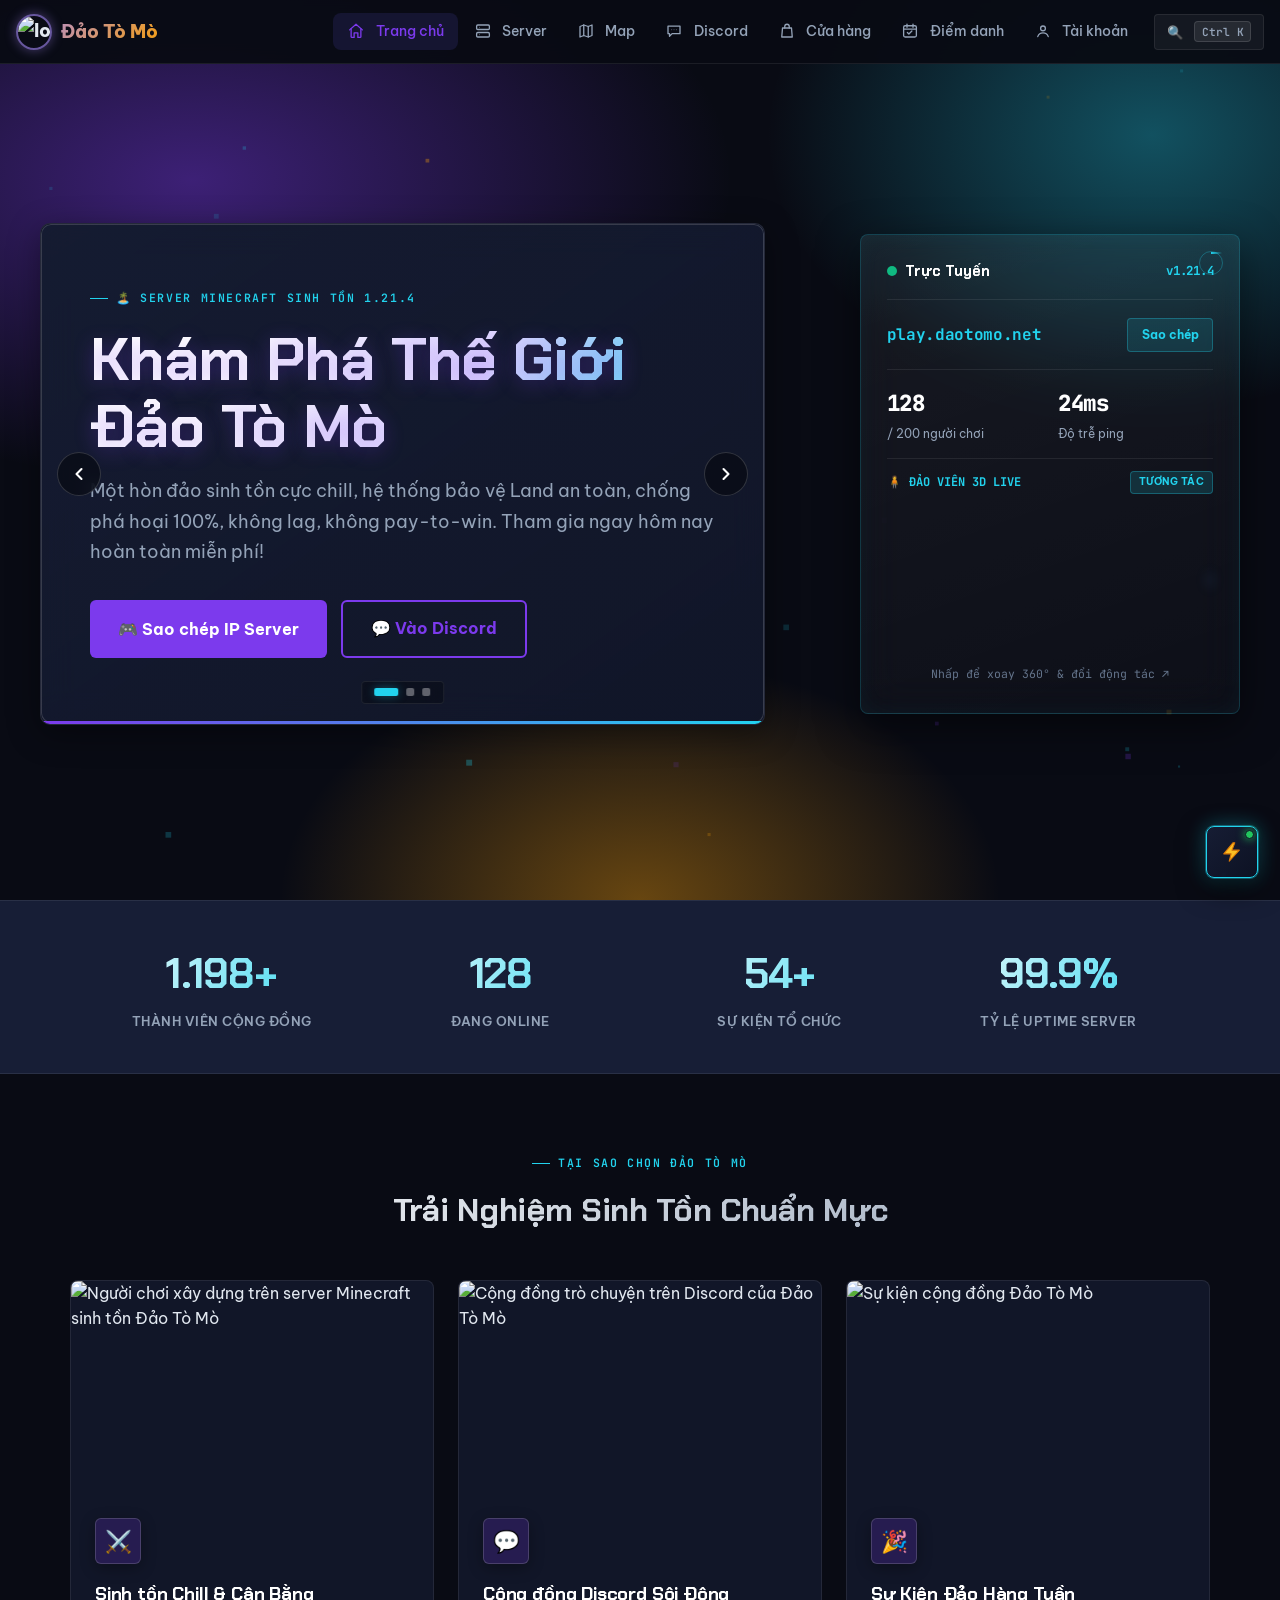
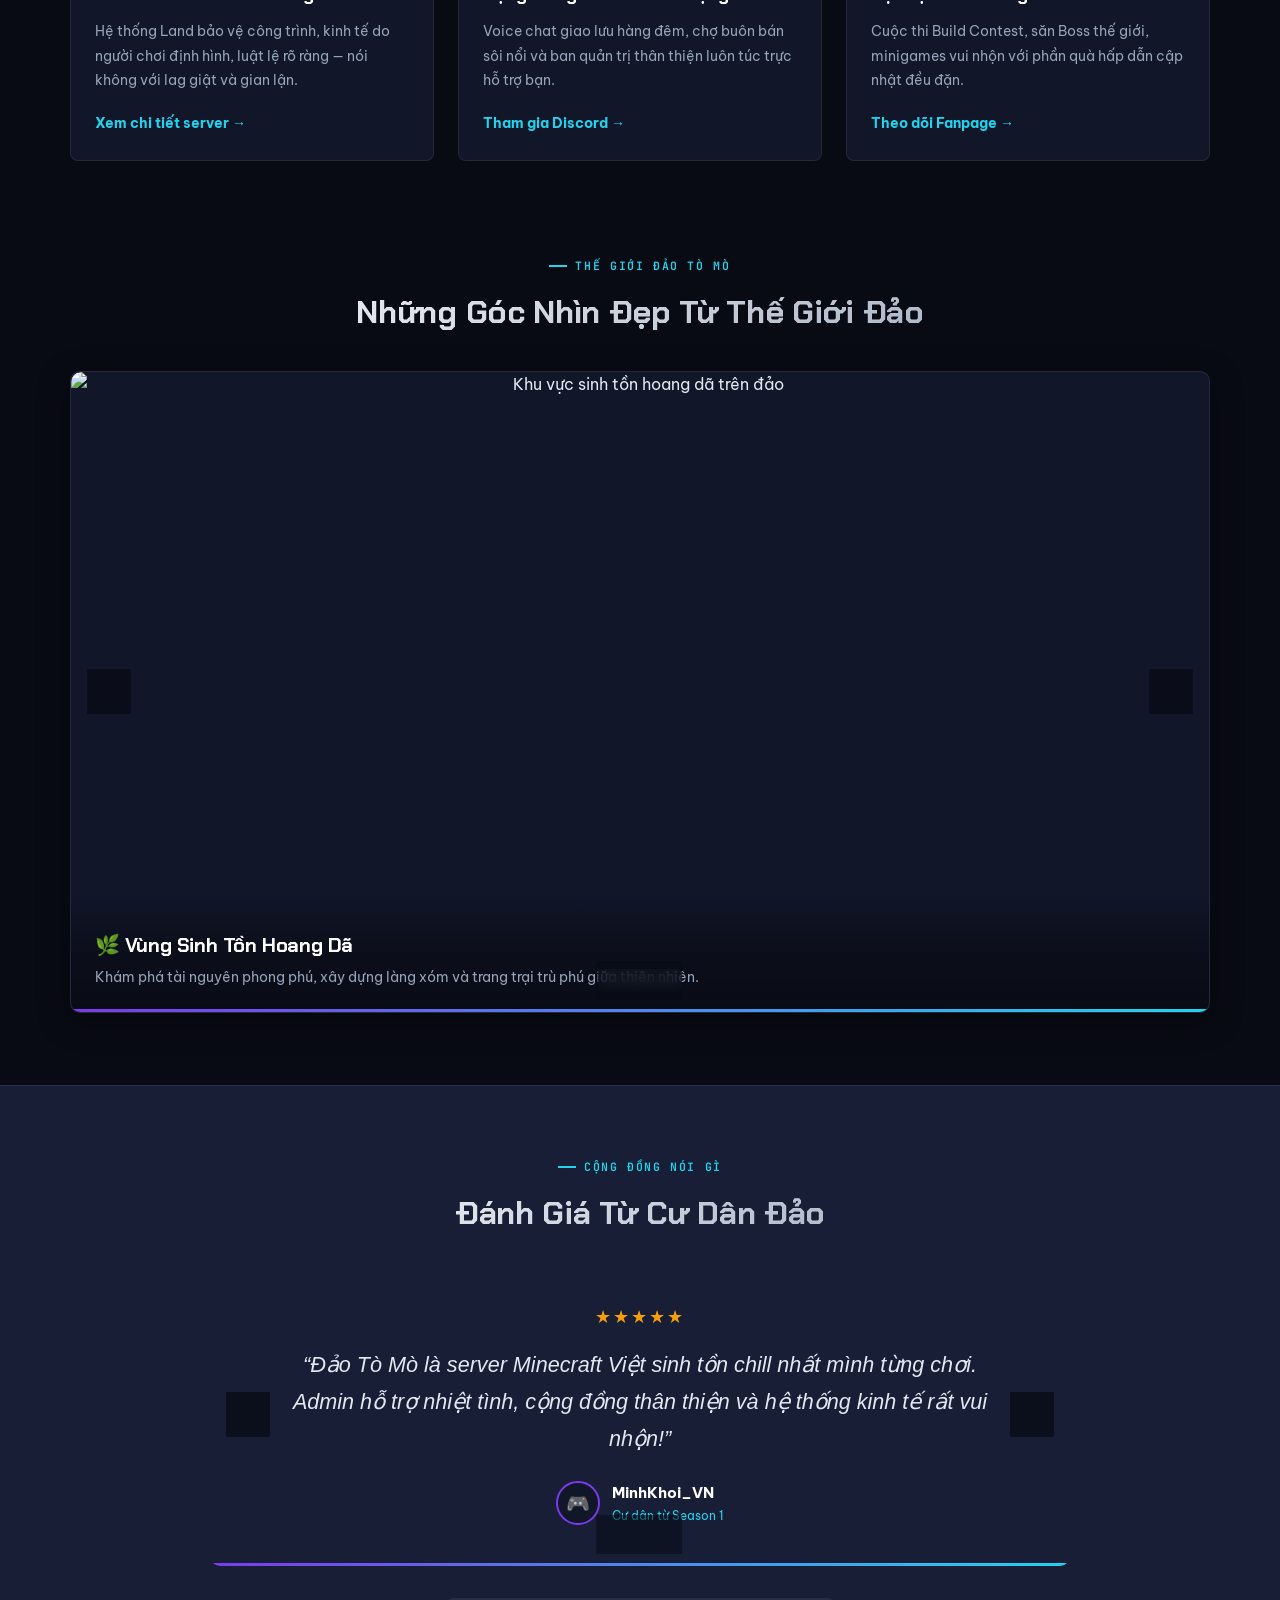
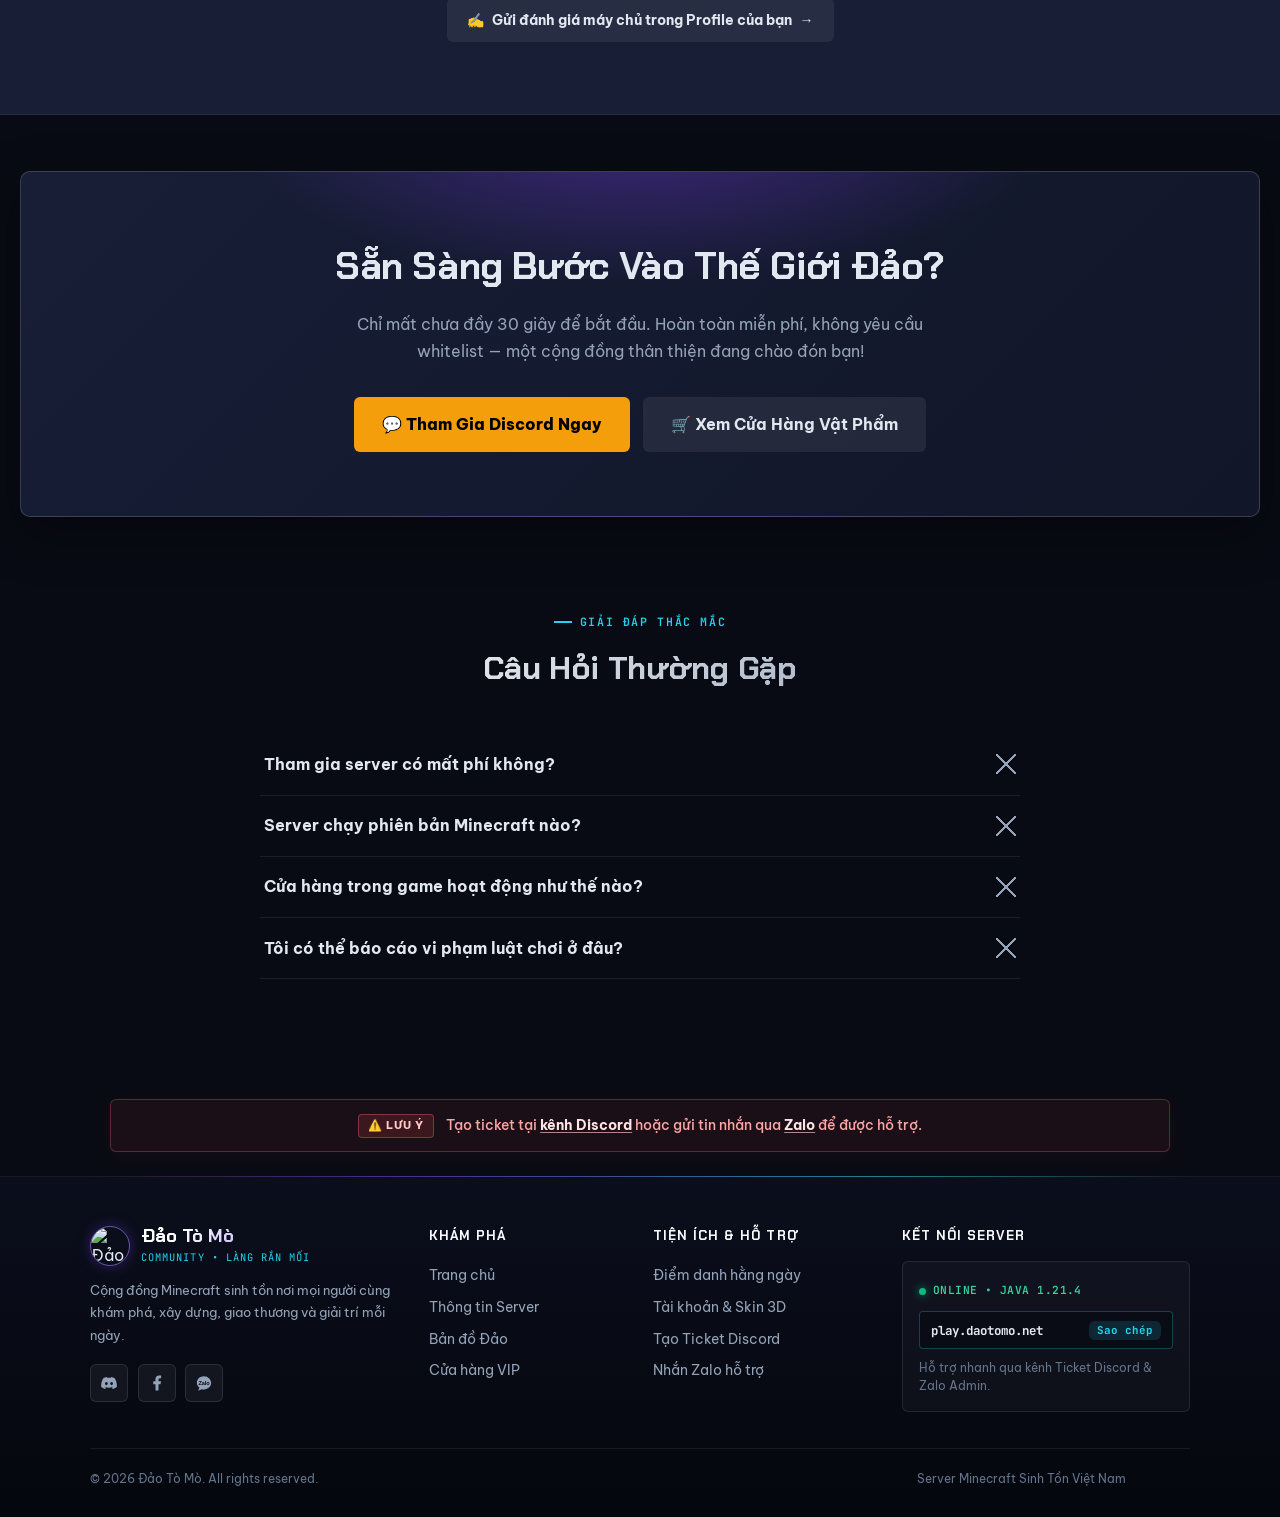
==== commit f24235d2: "feat: add server reviews in profile account and update testimonials to Season 1 resident" ====
--- a/public/index.html
+++ b/public/index.html
@@ -219,7 +219,7 @@
               <div class="testimonial-avatar">🎮</div>
               <div class="testimonial-meta">
                 <div class="testimonial-name">MinhKhoi_VN</div>
-                <div class="testimonial-role">Cư dân Đảo · Tham gia từ 2024</div>
+                <div class="testimonial-role">Cư dân từ Season 1</div>
               </div>
             </div>
           </div>
@@ -233,7 +233,7 @@
               <div class="testimonial-avatar">🛡️</div>
               <div class="testimonial-meta">
                 <div class="testimonial-name">SkyCraft99</div>
-                <div class="testimonial-role">Kiến trúc sư Đảo</div>
+                <div class="testimonial-role">Kiến trúc sư · Cư dân từ Season 1</div>
               </div>
             </div>
           </div>
@@ -247,12 +247,17 @@
               <div class="testimonial-avatar">✨</div>
               <div class="testimonial-meta">
                 <div class="testimonial-name">ThaoNguyen_MC</div>
-                <div class="testimonial-role">VIP Member</div>
-              </div>
-            </div>
-          </div>
-
-        </div>
+                <div class="testimonial-role">VIP Member · Cư dân từ Season 1</div>
+              </div>
+            </div>
+          </div>
+
+        </div>
+      </div>
+      <div style="text-align:center;margin-top:2rem">
+        <a href="./html/Account.html#server-review-card" class="btn btn-ghost" style="font-size:0.875rem;padding:0.5rem 1.25rem;border-radius:6px;display:inline-flex;align-items:center;gap:0.5rem">
+          <span>✍️</span> <span>Gửi đánh giá máy chủ trong Profile của bạn</span> <span>→</span>
+        </a>
       </div>
     </div>
   </section>
@@ -332,5 +337,59 @@
 <script src="./js/api.js?v=3.2"></script>
 <script src="./js/skinview3d.bundle.js"></script>
 <script src="./js/skin-viewer.js?v=3.0"></script>
+<script>
+// Nạp đánh giá máy chủ động từ API
+document.addEventListener('DOMContentLoaded', async () => {
+  try {
+    if (window.api && typeof window.api.getServerReviews === 'function') {
+      const res = await window.api.getServerReviews();
+      const reviews = res?.data || res || [];
+      if (Array.isArray(reviews) && reviews.length > 0) {
+        const carousel = document.querySelector('.testimonials .carousel-container');
+        const track = carousel?.querySelector('.carousel-track');
+        if (track && carousel) {
+          const avatars = ['🎮', '🛡️', '✨', '⚔️', '🏆', '💎', '🎯', '🔥'];
+          track.innerHTML = reviews.map((r, idx) => {
+            const rating = Math.max(1, Math.min(5, Number(r.rating) || 5));
+            const stars = '★'.repeat(rating) + '☆'.repeat(5 - rating);
+            const avatar = avatars[idx % avatars.length];
+            const name = window.api.escapeHtml(r.player_name || 'Cư dân Đảo');
+            const role = window.api.escapeHtml(r.tag || 'Cư dân từ Season 1');
+            const comment = window.api.escapeHtml(r.comment || '');
+            return `
+              <div class="carousel-slide testimonial-slide">
+                <div class="testimonial-stars">${stars}</div>
+                <blockquote class="testimonial-quote">
+                  “${comment}”
+                </blockquote>
+                <div class="testimonial-author">
+                  <div class="testimonial-avatar">${avatar}</div>
+                  <div class="testimonial-meta">
+                    <div class="testimonial-name">${name}</div>
+                    <div class="testimonial-role">${role}</div>
+                  </div>
+                </div>
+              </div>
+            `;
+          }).join('');
+
+          carousel._carouselInit = false;
+          const oldDots = carousel.querySelector('.carousel-dots');
+          if (oldDots) oldDots.remove();
+          const oldPrev = carousel.querySelector('.carousel-prev');
+          if (oldPrev) oldPrev.remove();
+          const oldNext = carousel.querySelector('.carousel-next');
+          if (oldNext) oldNext.remove();
+          if (typeof window.initCarousels === 'function') {
+            window.initCarousels(carousel.parentElement || document);
+          }
+        }
+      }
+    }
+  } catch (err) {
+    console.warn('Load dynamic testimonials fallback:', err);
+  }
+});
+</script>
 </body>
 </html>
--- a/public/css/global.css
+++ b/public/css/global.css
@@ -27,11 +27,30 @@
 }
 ::-webkit-scrollbar-thumb {
   background: #232c45;
-  border-radius: 9999px;
+  border-radius: 4px;
   border: 2px solid #090b14;
 }
 ::-webkit-scrollbar-thumb:hover {
   background: #394569;
+}
+
+/* ════ Universal Form Controls / Select & Option Styling ════ */
+select {
+  background-color: #111827;
+  color: #f8fafc;
+}
+select option {
+  background-color: #151928 !important;
+  color: #f1f5f9 !important;
+  padding: 10px 14px;
+}
+select option:disabled {
+  color: #64748b !important;
+  background-color: #0f121d !important;
+}
+select option:hover, select option:focus, select option:checked {
+  background-color: #3b82f6 !important;
+  color: #ffffff !important;
 }
 
 /* ════ Keyframe Animations ════ */
@@ -97,16 +116,18 @@
   --success:      #10b981;
   --danger:       #ef4444;
 
-  --radius-sm:    8px;
-  --radius:       12px;
-  --radius-lg:    18px;
-  --radius-xl:    24px;
+  --radius-xs:    2px;
+  --radius-sm:    4px;
+  --radius:       6px;
+  --radius-lg:    8px;
+  --radius-xl:    10px;
 
   --shadow-sm:    0 2px 8px rgba(0,0,0,0.3);
   --shadow:       0 8px 32px rgba(0,0,0,0.4);
   --shadow-lg:    0 20px 60px rgba(0,0,0,0.5);
 
   --nav-h:        64px;
+  --announcement-h: 0px;
 
   /* Motion — one shared vocabulary for every page */
   --ease:         0.2s ease;
@@ -178,7 +199,7 @@
 /* ── Navbar ── */
 nav {
   position: fixed;
-  top: 0; left: 0; right: 0;
+  top: var(--announcement-h, 0px); left: 0; right: 0;
   height: var(--nav-h);
   background: var(--bg-nav);
   backdrop-filter: blur(16px);
@@ -189,6 +210,7 @@
   justify-content: space-between;
   padding: 0 1rem;
   z-index: 1000;
+  transition: top 0.25s ease;
 }
 .nav-logo {
   order: 1;
@@ -240,7 +262,7 @@
   gap: 5px;
   width: 40px; height: 40px;
   background: rgba(255,255,255,0.06);
-  border-radius: 10px;
+  border-radius: 6px;
   padding: 0 10px;
   transition: background var(--ease);
 }
@@ -321,7 +343,11 @@
   #nav-list { order: 4; }
 }
 
-.page-body { padding-top: var(--nav-h); min-height: 100vh; }
+.page-body {
+  padding-top: calc(var(--nav-h) + var(--announcement-h, 0px));
+  min-height: 100vh;
+  transition: padding-top 0.25s ease;
+}
 
 /* ── Buttons ── */
 .btn {
@@ -429,7 +455,7 @@
 }
 
 /* ── Badge ── */
-.badge { display: inline-block; padding: 0.2rem 0.6rem; border-radius: 999px; font-size: 0.7rem; font-weight: 700; text-transform: uppercase; letter-spacing: 0.5px; }
+.badge { display: inline-block; padding: 0.2rem 0.6rem; border-radius: 4px; font-size: 0.7rem; font-weight: 700; text-transform: uppercase; letter-spacing: 0.5px; }
 .badge-purple { background: rgba(108,99,255,0.2); color: #a78bfa; }
 .badge-gold   { background: rgba(245,158,11,0.2); color: #fbbf24; }
 .badge-green  { background: rgba(16,185,129,0.2); color: #34d399; }
@@ -655,7 +681,7 @@
   display: inline-flex; align-items: center; justify-content: center;
   line-height: 1; padding: 0;
   background: rgba(255,255,255,0.05); border: 1px solid rgba(255,255,255,0.1);
-  border-radius: 10px; color: var(--text-muted);
+  border-radius: 6px; color: var(--text-muted);
   transition: all var(--dur) var(--ease-out);
 }
 .social-btn svg { width: 18px; height: 18px; display: block; flex-shrink: 0; }
@@ -794,13 +820,13 @@
   padding: 0.4rem 0.8rem;
   background: rgba(9, 11, 20, 0.55);
   backdrop-filter: blur(8px);
-  border-radius: 999px;
+  border-radius: 4px;
   border: 1px solid rgba(255,255,255,0.08);
 }
 .carousel-dot {
   width: 8px;
   height: 8px;
-  border-radius: 999px;
+  border-radius: 2px;
   background: rgba(255, 255, 255, 0.35);
   transition: all var(--dur) var(--ease-out);
   cursor: pointer;
@@ -1169,7 +1195,7 @@
 .dtm-fab-trigger {
   width: 52px;
   height: 52px;
-  border-radius: 14px;
+  border-radius: 8px;
   background: linear-gradient(135deg, rgba(23, 30, 54, 0.96) 0%, rgba(13, 18, 36, 0.98) 100%);
   border: 1.8px solid #22d3ee;
   box-shadow: 0 0 0 1px rgba(34, 211, 238, 0.35), 0 10px 28px rgba(0, 0, 0, 0.65), 0 0 20px rgba(34, 211, 238, 0.4);
@@ -1308,7 +1334,7 @@
   top: 50%;
   transform: translateY(-50%) translateX(6px);
   padding: 5px 11px;
-  border-radius: 9999px;
+  border-radius: 4px;
   background: rgba(10, 14, 28, 0.96);
   border: 1px solid rgba(34, 211, 238, 0.35);
   color: #f8fafc;
@@ -1410,7 +1436,7 @@
   .dtm-fab-trigger {
     width: 48px;
     height: 48px;
-    border-radius: 12px;
+    border-radius: 6px;
   }
   .dtm-fab-menu {
     width: 48px;
@@ -1453,7 +1479,7 @@
   overflow-y: auto;
   background: linear-gradient(145deg, #13182e 0%, #0c1020 100%);
   border: 1px solid rgba(88, 101, 242, 0.45);
-  border-radius: var(--radius-lg, 18px);
+  border-radius: var(--radius-lg, 8px);
   box-shadow: 0 25px 70px rgba(0, 0, 0, 0.8), 0 0 32px rgba(88, 101, 242, 0.28);
   padding: 1.25rem 1.4rem;
   color: #e2e8f0;
@@ -1544,7 +1570,7 @@
   box-sizing: border-box;
   background: rgba(255, 255, 255, 0.04);
   border: 1px solid rgba(255, 255, 255, 0.12);
-  border-radius: 10px;
+  border-radius: 6px;
   padding: 0.58rem 0.85rem;
   color: #fff;
   font-size: 0.86rem;
@@ -1588,7 +1614,7 @@
   justify-content: center;
   gap: 0.45rem;
   padding: 0.55rem 0.85rem;
-  border-radius: 10px;
+  border-radius: 6px;
   font-size: 0.8rem;
   font-weight: 700;
   text-decoration: none;
@@ -1623,7 +1649,7 @@
 .dtm-ticket-notice {
   margin-top: 0.9rem;
   padding: 0.85rem 1rem;
-  border-radius: 12px;
+  border-radius: 6px;
   background: rgba(245, 158, 11, 0.08);
   border: 1px solid rgba(245, 158, 11, 0.35);
   box-shadow: 0 4px 18px rgba(0, 0, 0, 0.25);
@@ -1653,7 +1679,7 @@
   font-size: 0.72rem;
   font-weight: 700;
   padding: 0.15rem 0.55rem;
-  border-radius: 9999px;
+  border-radius: 4px;
   background: rgba(245, 158, 11, 0.2);
   color: #fde68a;
   border: 1px solid rgba(245, 158, 11, 0.45);
@@ -1679,7 +1705,7 @@
   width: 100%;
   box-sizing: border-box;
   padding: 0.6rem 0.9rem;
-  border-radius: 10px;
+  border-radius: 6px;
   background: linear-gradient(135deg, #5865f2 0%, #4752c4 100%);
   border: 1px solid rgba(165, 180, 252, 0.6);
   color: #ffffff;
@@ -1837,7 +1863,7 @@
   backdrop-filter: blur(6px);
   -webkit-backdrop-filter: blur(6px);
   padding: 0.3rem 0.75rem;
-  border-radius: 9999px;
+  border-radius: 4px;
   border: 1px solid rgba(255, 255, 255, 0.08);
   pointer-events: none;
   z-index: 3;
@@ -1918,7 +1944,7 @@
   font-family: var(--font-mono);
   font-size: 0.72rem;
   padding: 0.25rem 0.65rem;
-  border-radius: 9999px;
+  border-radius: 4px;
   background: rgba(34, 211, 238, 0.12);
   border: 1px solid rgba(34, 211, 238, 0.3);
   color: var(--lagoon);
@@ -1947,7 +1973,7 @@
 .skin-profile-card {
   background: #101524;
   border: 1px solid rgba(255, 255, 255, 0.08);
-  border-radius: 16px;
+  border-radius: 8px;
   padding: 1.5rem;
   box-shadow: 0 10px 30px rgba(0, 0, 0, 0.35);
   position: relative;
@@ -2084,7 +2110,7 @@
   align-items: center;
   gap: 0.25rem;
   padding: 0.14rem 0.6rem;
-  border-radius: 9999px;
+  border-radius: 4px;
   background: rgba(239, 68, 68, 0.16);
   border: 1px solid rgba(248, 113, 113, 0.36);
   color: #fecaca;
--- a/public/css/Trangchu.css
+++ b/public/css/Trangchu.css
@@ -0,0 +1,296 @@
+/* Trangchu.css — Homepage specific styles with carousel and rich animations */
+
+/* ── Hero Section ── */
+.hero {
+  min-height: 100svh;
+  display: flex;
+  align-items: center;
+  padding: calc(var(--nav-h) + var(--announcement-h, 0px) + 2rem) 1.25rem 3rem;
+  position: relative;
+  overflow: hidden;
+  background:
+    radial-gradient(ellipse 900px 500px at 15% 20%, var(--primary-glow), transparent 60%),
+    radial-gradient(ellipse 700px 500px at 90% 15%, var(--lagoon-glow), transparent 55%),
+    radial-gradient(ellipse 600px 400px at 50% 100%, var(--accent-glow), transparent 60%),
+    linear-gradient(180deg, rgba(9,11,20,0.65) 0%, rgba(9,11,20,0.92) 100%),
+    url('../img/bg.jpg') center/cover no-repeat;
+}
+
+.hero-inner {
+  position: relative; z-index: 1;
+  max-width: 1200px; margin: 0 auto;
+  width: 100%;
+  display: grid; gap: 2.5rem;
+  grid-template-columns: 1fr;
+  align-items: center;
+}
+@media (min-width: 960px) {
+  .hero-inner { grid-template-columns: 1.25fr 0.75fr; gap: 2.5rem; }
+}
+
+/* ── Hero Carousel Slide Content ── */
+.hero-slide {
+  padding: 2.5rem 2rem 3rem;
+  min-height: 380px;
+  display: flex;
+  flex-direction: column;
+  justify-content: center;
+  background: linear-gradient(145deg, rgba(23, 30, 54, 0.7), rgba(17, 22, 40, 0.85));
+  backdrop-filter: blur(16px);
+  -webkit-backdrop-filter: blur(16px);
+  border-radius: var(--radius-xl);
+  border: 1px solid var(--border-strong);
+  position: relative;
+  overflow: hidden;
+}
+@media (min-width: 640px) {
+  .hero-slide { padding: 3.5rem 3rem 4rem; min-height: 440px; }
+}
+
+.hero-slide-bg {
+  position: absolute; inset: 0;
+  opacity: 0.18;
+  background-size: cover;
+  background-position: center;
+  filter: saturate(1.4);
+  pointer-events: none;
+  transition: transform 6s ease-out;
+}
+.carousel-slide:hover .hero-slide-bg {
+  transform: scale(1.05);
+}
+
+.hero-content {
+  position: relative; z-index: 2;
+  max-width: 640px;
+}
+.hero-content .eyebrow { margin-bottom: 0.9rem; }
+.hero-content h1 {
+  font-size: clamp(2.2rem, 6vw, 3.8rem);
+  font-weight: 900;
+  line-height: 1.1;
+  margin: 0.3rem 0 1rem;
+  background: linear-gradient(120deg, #ffffff 20%, #ddd6fe 60%, var(--lagoon) 100%);
+  -webkit-background-clip: text;
+  -webkit-text-fill-color: transparent;
+  background-clip: text;
+  text-shadow: 0 4px 20px rgba(124,58,237,0.3);
+}
+.hero-content p {
+  font-size: clamp(0.95rem, 2vw, 1.12rem);
+  color: var(--text-muted);
+  margin-bottom: 2rem;
+  line-height: 1.7;
+  max-width: 52ch;
+}
+.hero-actions { display: flex; flex-wrap: wrap; gap: 0.85rem; }
+
+/* ── Signature: Server-Status HUD ── */
+.server-hud {
+  padding: 1.5rem 1.6rem 1.75rem;
+  max-width: 380px;
+  width: 100%;
+  justify-self: center;
+  position: relative;
+  border: 1px solid rgba(34, 211, 238, 0.2);
+  box-shadow: 0 12px 40px rgba(0,0,0,0.5), inset 0 0 20px rgba(34,211,238,0.05);
+}
+@media (min-width: 960px) { .server-hud { justify-self: end; } }
+
+.hud-radar-wrap {
+  position: absolute;
+  top: 1rem; right: 1rem;
+  width: 24px; height: 24px;
+}
+.hud-radar {
+  width: 100%; height: 100%;
+  border-radius: 50%;
+  border: 1.5px solid rgba(34,211,238,0.3);
+  position: relative;
+  animation: radarSweep 3s linear infinite;
+}
+.hud-radar::before {
+  content: ''; position: absolute; top: 0; left: 50%;
+  width: 50%; height: 2px;
+  background: linear-gradient(90deg, var(--lagoon), transparent);
+  transform-origin: 0 50%;
+}
+
+.hud-row { display: flex; align-items: center; gap: 0.5rem; }
+.hud-head { padding-bottom: 1rem; border-bottom: 1px solid var(--border); }
+.hud-dot {
+  width: 10px; height: 10px; border-radius: 50%;
+  background: var(--success);
+  box-shadow: 0 0 0 0 rgba(16,185,129,0.6);
+  animation: hud-pulse 2s infinite;
+  flex-shrink: 0;
+}
+@keyframes hud-pulse {
+  0%   { box-shadow: 0 0 0 0 rgba(16,185,129,0.55); }
+  70%  { box-shadow: 0 0 0 10px rgba(16,185,129,0); }
+  100% { box-shadow: 0 0 0 0 rgba(16,185,129,0); }
+}
+.hud-status { font-weight: 700; font-size: 0.95rem; color: #fff; font-family: var(--font-heading); }
+.hud-version { margin-left: auto; font-size: 0.78rem; color: var(--lagoon); font-weight: 700; }
+
+.hud-ip {
+  display: flex; align-items: center; justify-content: space-between; gap: 0.75rem;
+  padding: 1.1rem 0; border-bottom: 1px solid var(--border);
+  font-size: 0.98rem;
+}
+.hud-ip .mono { color: var(--lagoon); font-weight: 700; font-size: 1rem; }
+.hud-copy {
+  background: rgba(34,211,238,0.12); color: var(--lagoon);
+  font-size: 0.78rem; font-weight: 700; padding: 0.45rem 0.85rem;
+  border-radius: var(--radius-sm); min-height: 34px;
+  border: 1px solid rgba(34,211,238,0.3);
+  transition: all var(--dur) var(--ease-out);
+}
+.hud-copy:hover { background: var(--lagoon); color: #000; box-shadow: 0 0 12px var(--lagoon-glow); }
+.hud-copy.copied { background: var(--success); color: #fff; border-color: var(--success); }
+
+.hud-metrics { display: grid; grid-template-columns: 1fr 1fr; gap: 1rem; padding-top: 1rem; }
+.hud-metric { display: flex; flex-direction: column; gap: 0.2rem; }
+.hud-metric-value { font-size: 1.4rem; font-weight: 800; color: #fff; }
+.hud-metric-label { font-size: 0.74rem; color: var(--text-muted); }
+
+/* ── Stats bar ── */
+.stats-bar {
+  border-top: 1px solid var(--border); border-bottom: 1px solid var(--border);
+  background: var(--bg-elevated);
+  padding: 2.5rem 1.25rem;
+  position: relative;
+}
+.stats-grid {
+  max-width: 1100px; margin: 0 auto;
+  display: grid; grid-template-columns: repeat(2, 1fr); gap: 1.5rem 1rem;
+  text-align: center;
+}
+@media (min-width: 700px) { .stats-grid { grid-template-columns: repeat(4, 1fr); } }
+.stat-num {
+  display: block; font-size: clamp(1.8rem, 5vw, 2.6rem); font-weight: 800;
+  font-family: var(--font-heading);
+  background: linear-gradient(120deg, #fff, var(--lagoon));
+  -webkit-background-clip: text; -webkit-text-fill-color: transparent; background-clip: text;
+}
+.stat-label { font-size: 0.82rem; font-weight: 600; color: var(--text-muted); text-transform: uppercase; letter-spacing: 0.5px; }
+
+/* ── Pillars ── */
+.pillars { padding: 5rem 1.25rem 4rem; max-width: 1180px; margin: 0 auto; }
+.section-eyebrow { display: flex; justify-content: center; margin-bottom: 0.75rem; }
+.pillar-grid {
+  display: grid; grid-template-columns: 1fr; gap: 1.5rem;
+  margin-top: 2.75rem;
+}
+@media (min-width: 700px)  { .pillar-grid { grid-template-columns: repeat(2,1fr); } }
+@media (min-width: 1024px) { .pillar-grid { grid-template-columns: repeat(3,1fr); } }
+.pillar-card {
+  transition: transform 0.35s cubic-bezier(0.16,1,0.3,1), border-color 0.35s ease, box-shadow 0.35s ease;
+  position: relative;
+}
+.pillar-card:hover {
+  transform: translateY(-6px);
+  border-color: rgba(124,58,237,0.4);
+  box-shadow: 0 16px 40px rgba(124,58,237,0.2);
+}
+.pillar-card img { width: 100%; aspect-ratio: 16/10; object-fit: cover; transition: transform 0.4s ease; }
+.pillar-card:hover img { transform: scale(1.04); }
+.pillar-body { padding: 1.5rem; position: relative; }
+.pillar-icon {
+  display: inline-flex; align-items: center; justify-content: center;
+  width: 46px; height: 46px; font-size: 1.35rem; border-radius: var(--radius);
+  background: rgba(124,58,237,0.2); margin-top: -3.6rem; margin-bottom: 1rem;
+  border: 1px solid var(--border-strong);
+  box-shadow: 0 4px 15px rgba(0,0,0,0.3);
+}
+.pillar-body h3 { font-size: 1.15rem; font-weight: 700; margin-bottom: 0.6rem; color: #fff; }
+.pillar-body p { font-size: 0.9rem; color: var(--text-muted); line-height: 1.7; margin-bottom: 1.1rem; }
+.pillar-body a { font-size: 0.88rem; font-weight: 700; color: var(--lagoon); transition: gap var(--dur); display: inline-flex; align-items: center; gap: 0.4rem; }
+.pillar-body a:hover { gap: 0.65rem; color: #fff; }
+
+/* ── Interactive Screenshot & Showcase Slider ── */
+.gallery { padding: 2rem 1.25rem 4.5rem; max-width: 1180px; margin: 0 auto; text-align: center; }
+.gallery-slide-item {
+  position: relative;
+  aspect-ratio: 16/9;
+  overflow: hidden;
+  border-radius: var(--radius-xl);
+}
+.gallery-slide-item img {
+  width: 100%; height: 100%; object-fit: cover;
+  transition: transform 0.5s ease;
+}
+.gallery-slide-item:hover img {
+  transform: scale(1.03);
+}
+.gallery-caption {
+  position: absolute; inset: auto 0 0 0;
+  padding: 2rem 1.5rem 1.5rem;
+  background: linear-gradient(0deg, rgba(9,11,20,0.92) 0%, rgba(9,11,20,0.6) 60%, transparent 100%);
+  text-align: left;
+}
+.gallery-caption h4 { font-size: 1.25rem; font-weight: 800; color: #fff; margin-bottom: 0.3rem; }
+.gallery-caption p { font-size: 0.88rem; color: var(--text-muted); }
+
+/* ── Testimonials Slider ── */
+.testimonials {
+  padding: 4.5rem 1.25rem;
+  background: var(--bg-elevated);
+  border-top: 1px solid var(--border);
+  border-bottom: 1px solid var(--border);
+}
+.testimonials-inner { max-width: 860px; margin: 0 auto; text-align: center; }
+.testimonial-slide {
+  padding: 2.5rem 2rem;
+  display: flex;
+  flex-direction: column;
+  align-items: center;
+  text-align: center;
+}
+.testimonial-stars { color: var(--accent); font-size: 1.1rem; margin-bottom: 1rem; letter-spacing: 2px; }
+.testimonial-quote {
+  font-size: clamp(1.05rem, 2.5vw, 1.35rem);
+  font-weight: 500;
+  color: var(--text);
+  line-height: 1.7;
+  margin-bottom: 1.5rem;
+  font-style: italic;
+  max-width: 60ch;
+}
+.testimonial-author {
+  display: flex;
+  align-items: center;
+  gap: 0.75rem;
+}
+.testimonial-avatar {
+  width: 44px; height: 44px;
+  border-radius: 50%;
+  border: 2px solid var(--primary);
+  background: var(--bg-card);
+  display: flex; align-items: center; justify-content: center;
+  font-size: 1.2rem;
+}
+.testimonial-meta { text-align: left; }
+.testimonial-name { font-weight: 700; font-size: 0.95rem; color: #fff; }
+.testimonial-role { font-size: 0.78rem; color: var(--lagoon); }
+
+/* ── Community CTA band ── */
+.cta-band {
+  margin: 3.5rem 1.25rem 4rem; padding: 4rem 1.5rem;
+  border-radius: var(--radius-xl);
+  text-align: center;
+  background:
+    radial-gradient(ellipse 700px 300px at 50% -20%, var(--primary-glow), transparent 60%),
+    linear-gradient(135deg, var(--bg-elevated), var(--bg-card));
+  border: 1px solid var(--border-strong);
+  box-shadow: 0 16px 50px rgba(0,0,0,0.4);
+}
+.cta-band-inner { max-width: 620px; margin: 0 auto; }
+.cta-band h2 { font-size: clamp(1.8rem, 4vw, 2.4rem); font-weight: 900; margin-bottom: 0.85rem; }
+.cta-band p { color: var(--text-muted); margin-bottom: 2rem; line-height: 1.7; font-size: 1rem; }
+.cta-band .hero-actions { justify-content: center; }
+
+/* ── FAQ ── */
+.faq { padding: 2rem 1.25rem 5rem; max-width: 800px; margin: 0 auto; text-align: center; }
+.faq-list { text-align: left; margin-top: 2.5rem; }
+
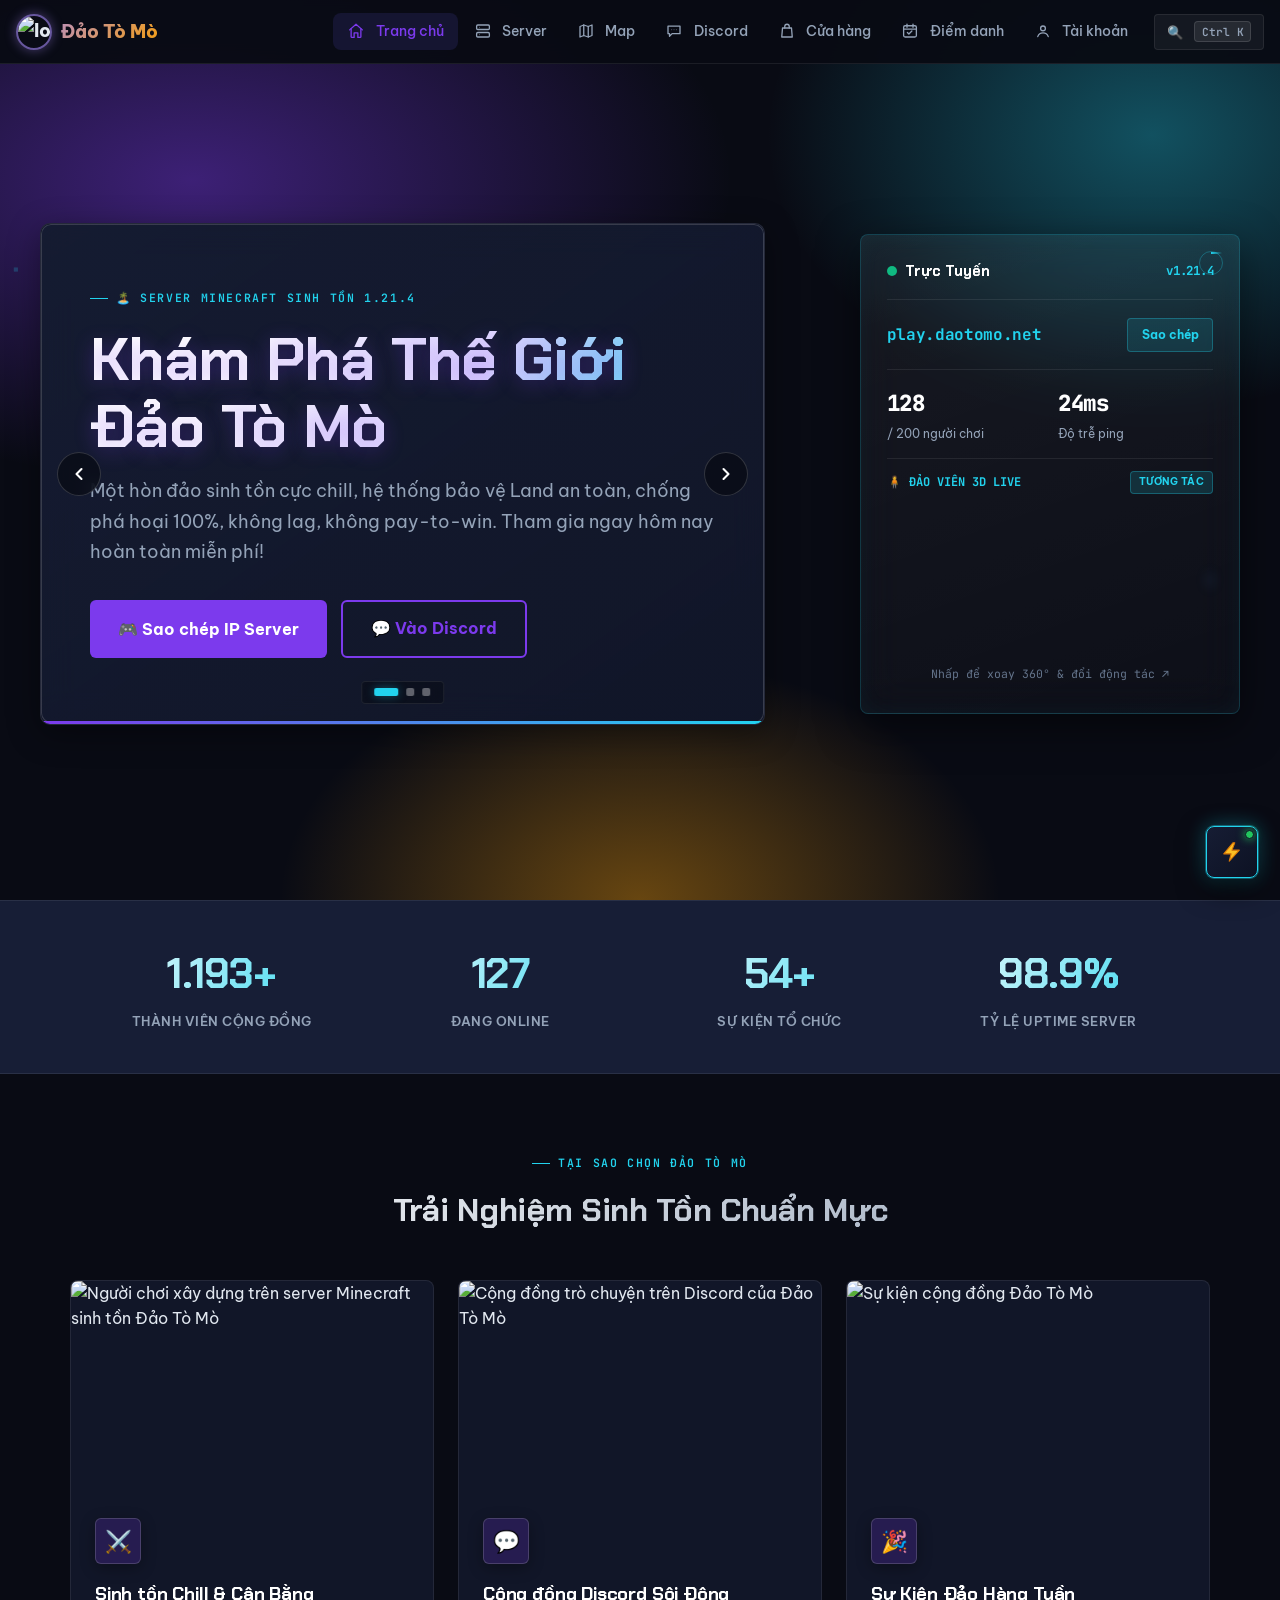
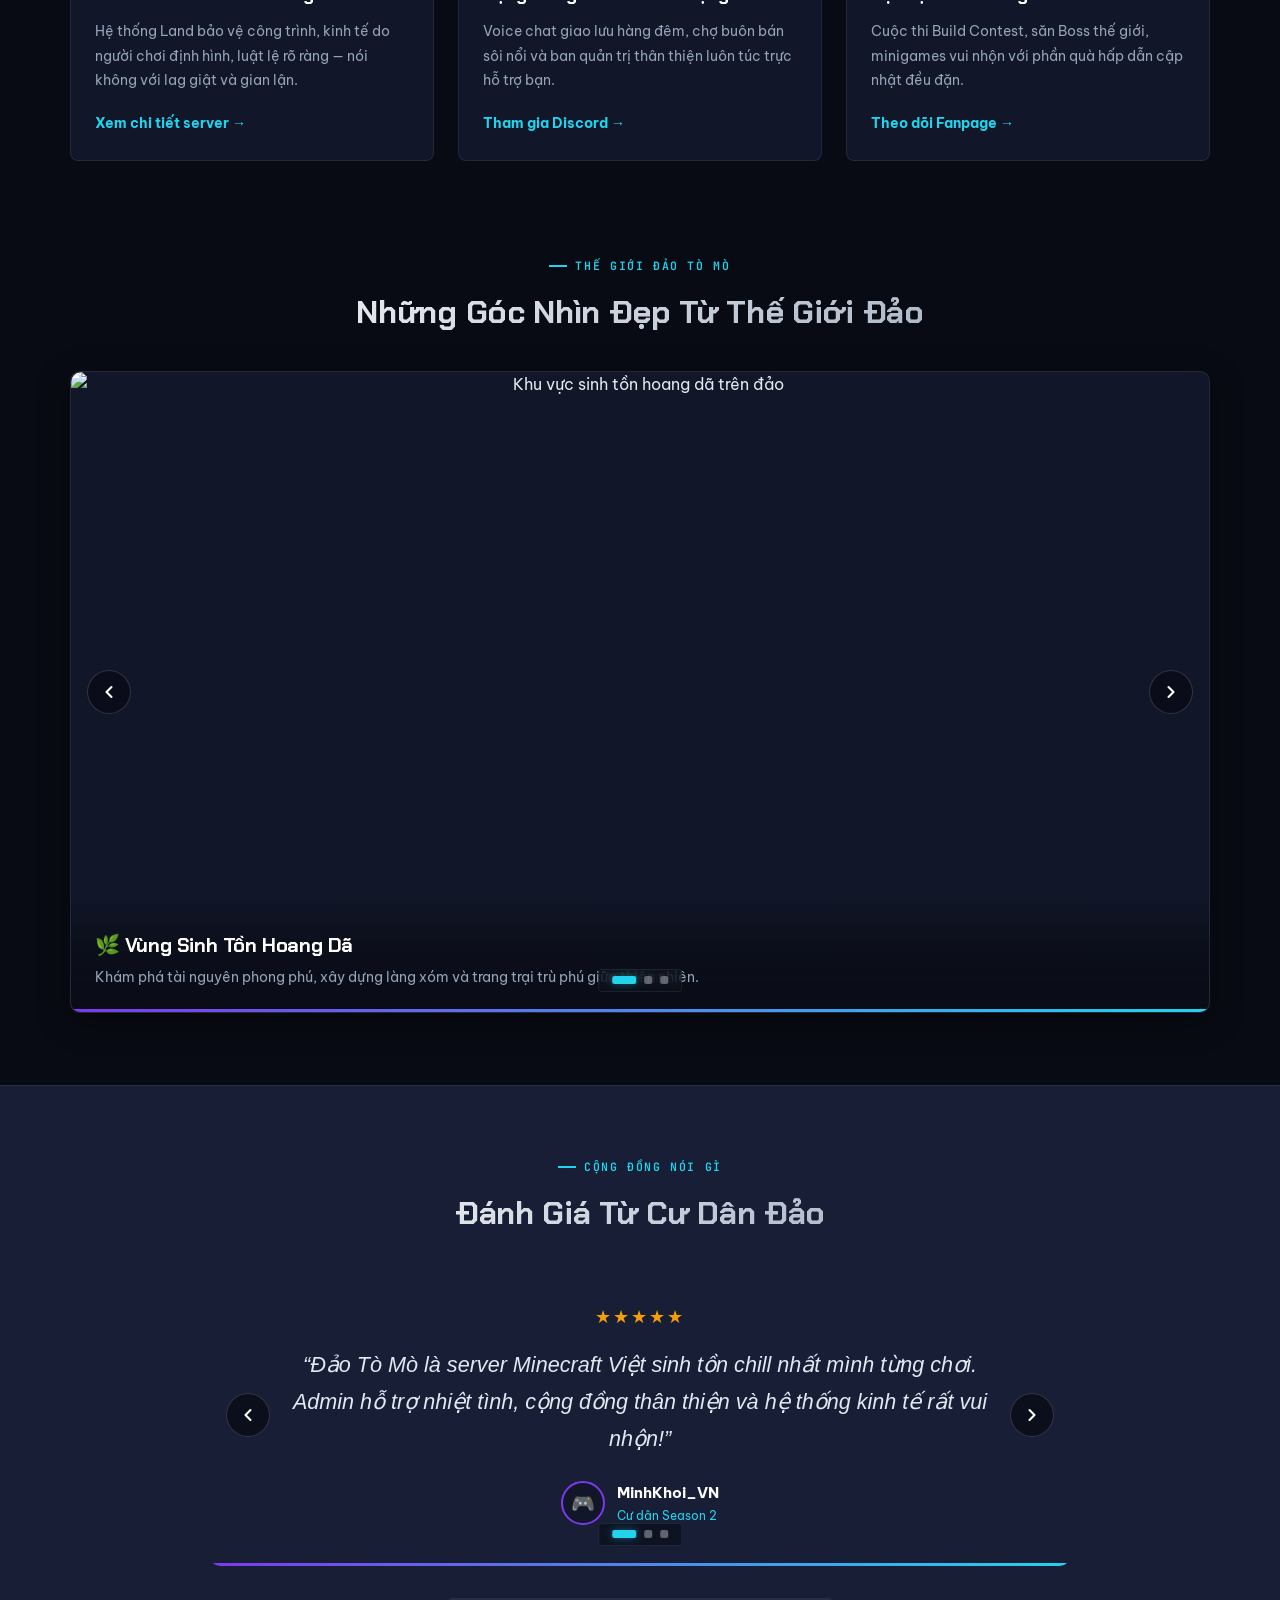
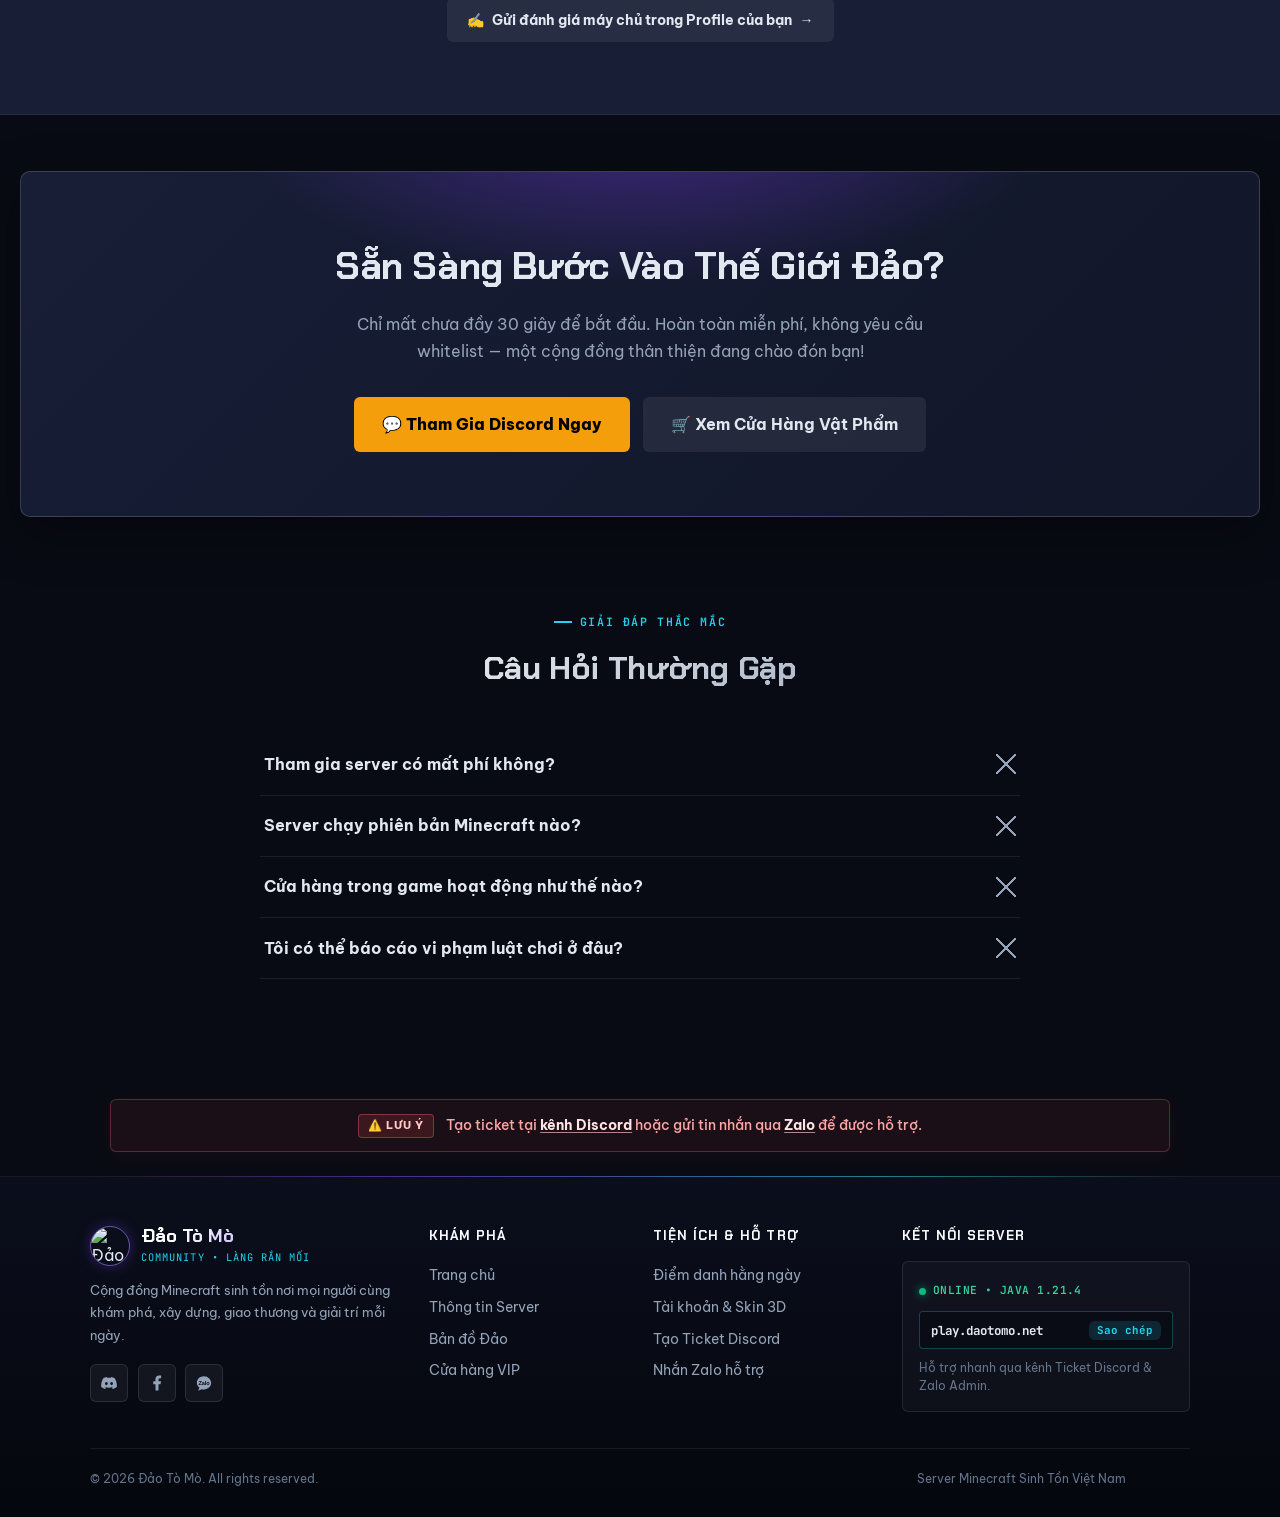
==== commit d2176da5: "fix: update resident tag to Season 2 across reviews and website" ====
--- a/public/index.html
+++ b/public/index.html
@@ -219,7 +219,7 @@
               <div class="testimonial-avatar">🎮</div>
               <div class="testimonial-meta">
                 <div class="testimonial-name">MinhKhoi_VN</div>
-                <div class="testimonial-role">Cư dân từ Season 1</div>
+                <div class="testimonial-role">Cư dân Season 2</div>
               </div>
             </div>
           </div>
@@ -233,7 +233,7 @@
               <div class="testimonial-avatar">🛡️</div>
               <div class="testimonial-meta">
                 <div class="testimonial-name">SkyCraft99</div>
-                <div class="testimonial-role">Kiến trúc sư · Cư dân từ Season 1</div>
+                <div class="testimonial-role">Kiến trúc sư · Cư dân Season 2</div>
               </div>
             </div>
           </div>
@@ -247,7 +247,7 @@
               <div class="testimonial-avatar">✨</div>
               <div class="testimonial-meta">
                 <div class="testimonial-name">ThaoNguyen_MC</div>
-                <div class="testimonial-role">VIP Member · Cư dân từ Season 1</div>
+                <div class="testimonial-role">VIP Member · Cư dân Season 2</div>
               </div>
             </div>
           </div>
@@ -354,7 +354,7 @@
             const stars = '★'.repeat(rating) + '☆'.repeat(5 - rating);
             const avatar = avatars[idx % avatars.length];
             const name = window.api.escapeHtml(r.player_name || 'Cư dân Đảo');
-            const role = window.api.escapeHtml(r.tag || 'Cư dân từ Season 1');
+            const role = window.api.escapeHtml(r.tag || 'Cư dân Season 2');
             const comment = window.api.escapeHtml(r.comment || '');
             return `
               <div class="carousel-slide testimonial-slide">
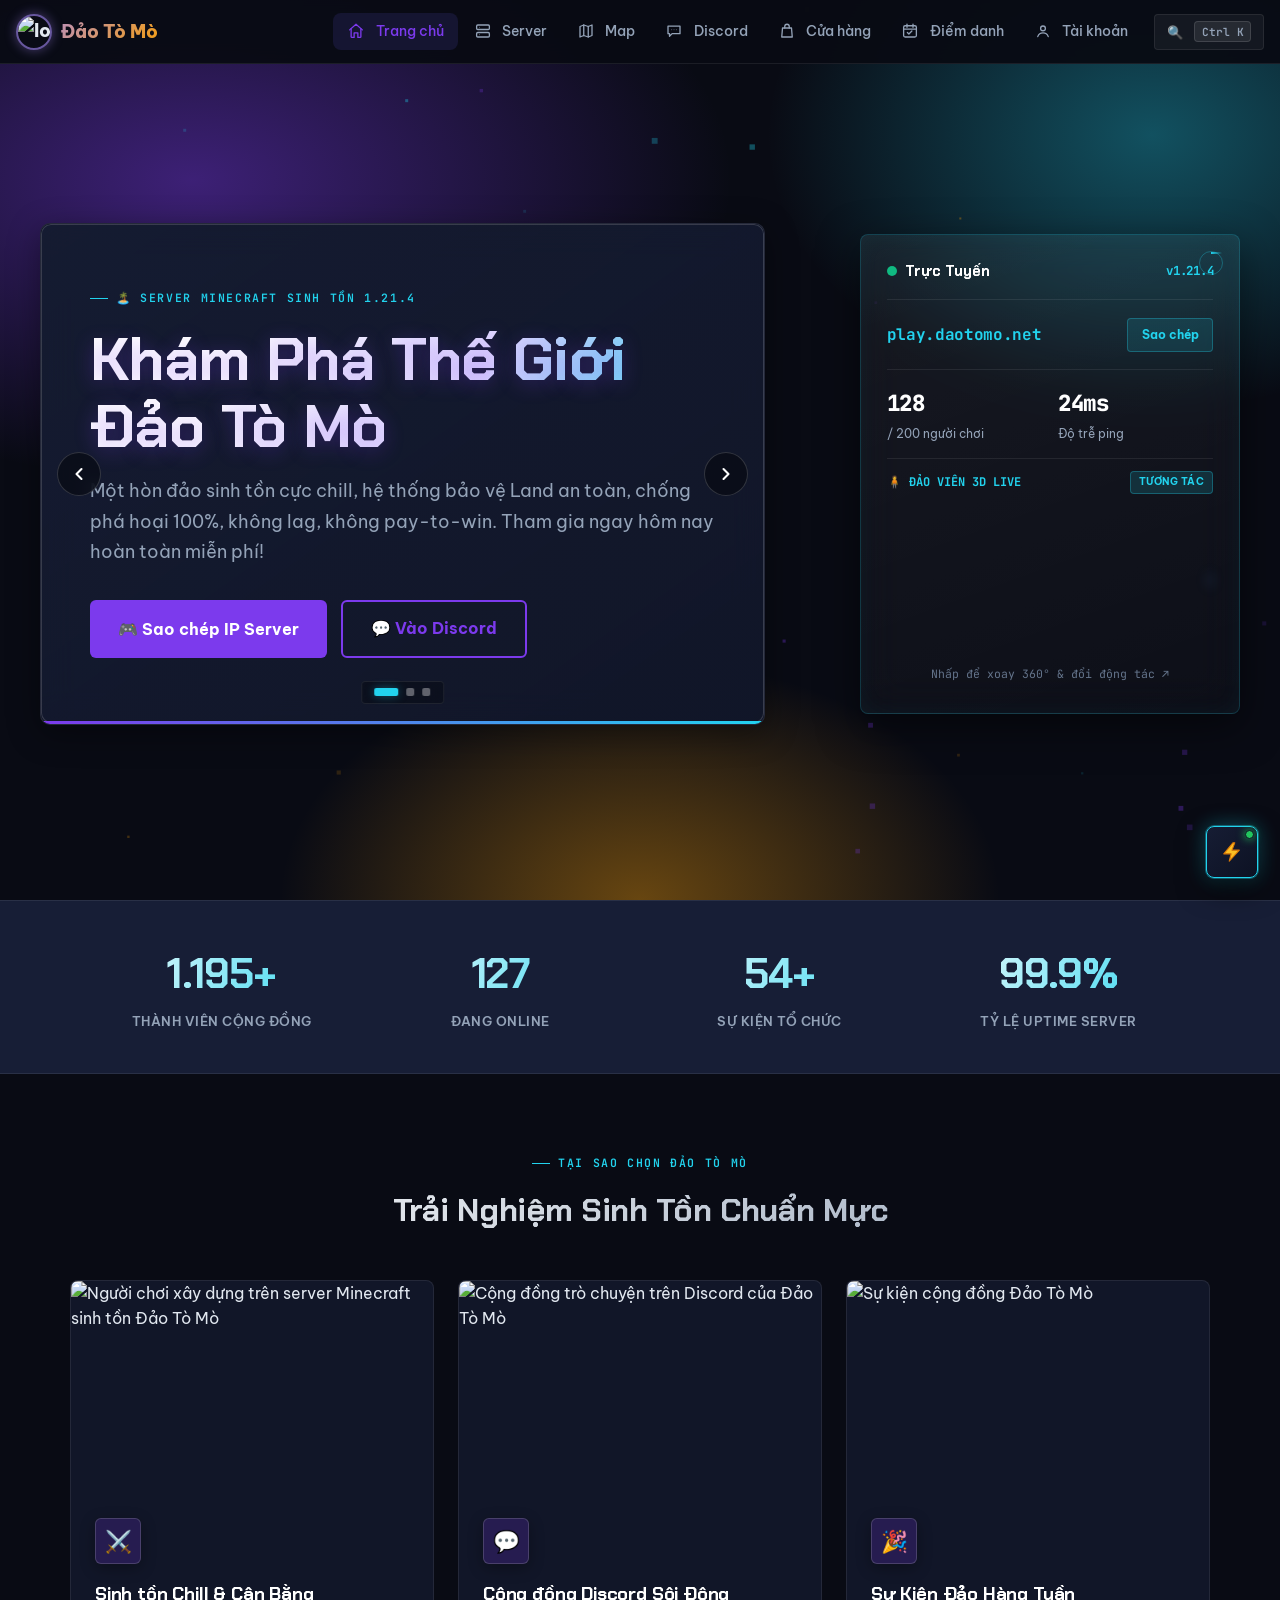
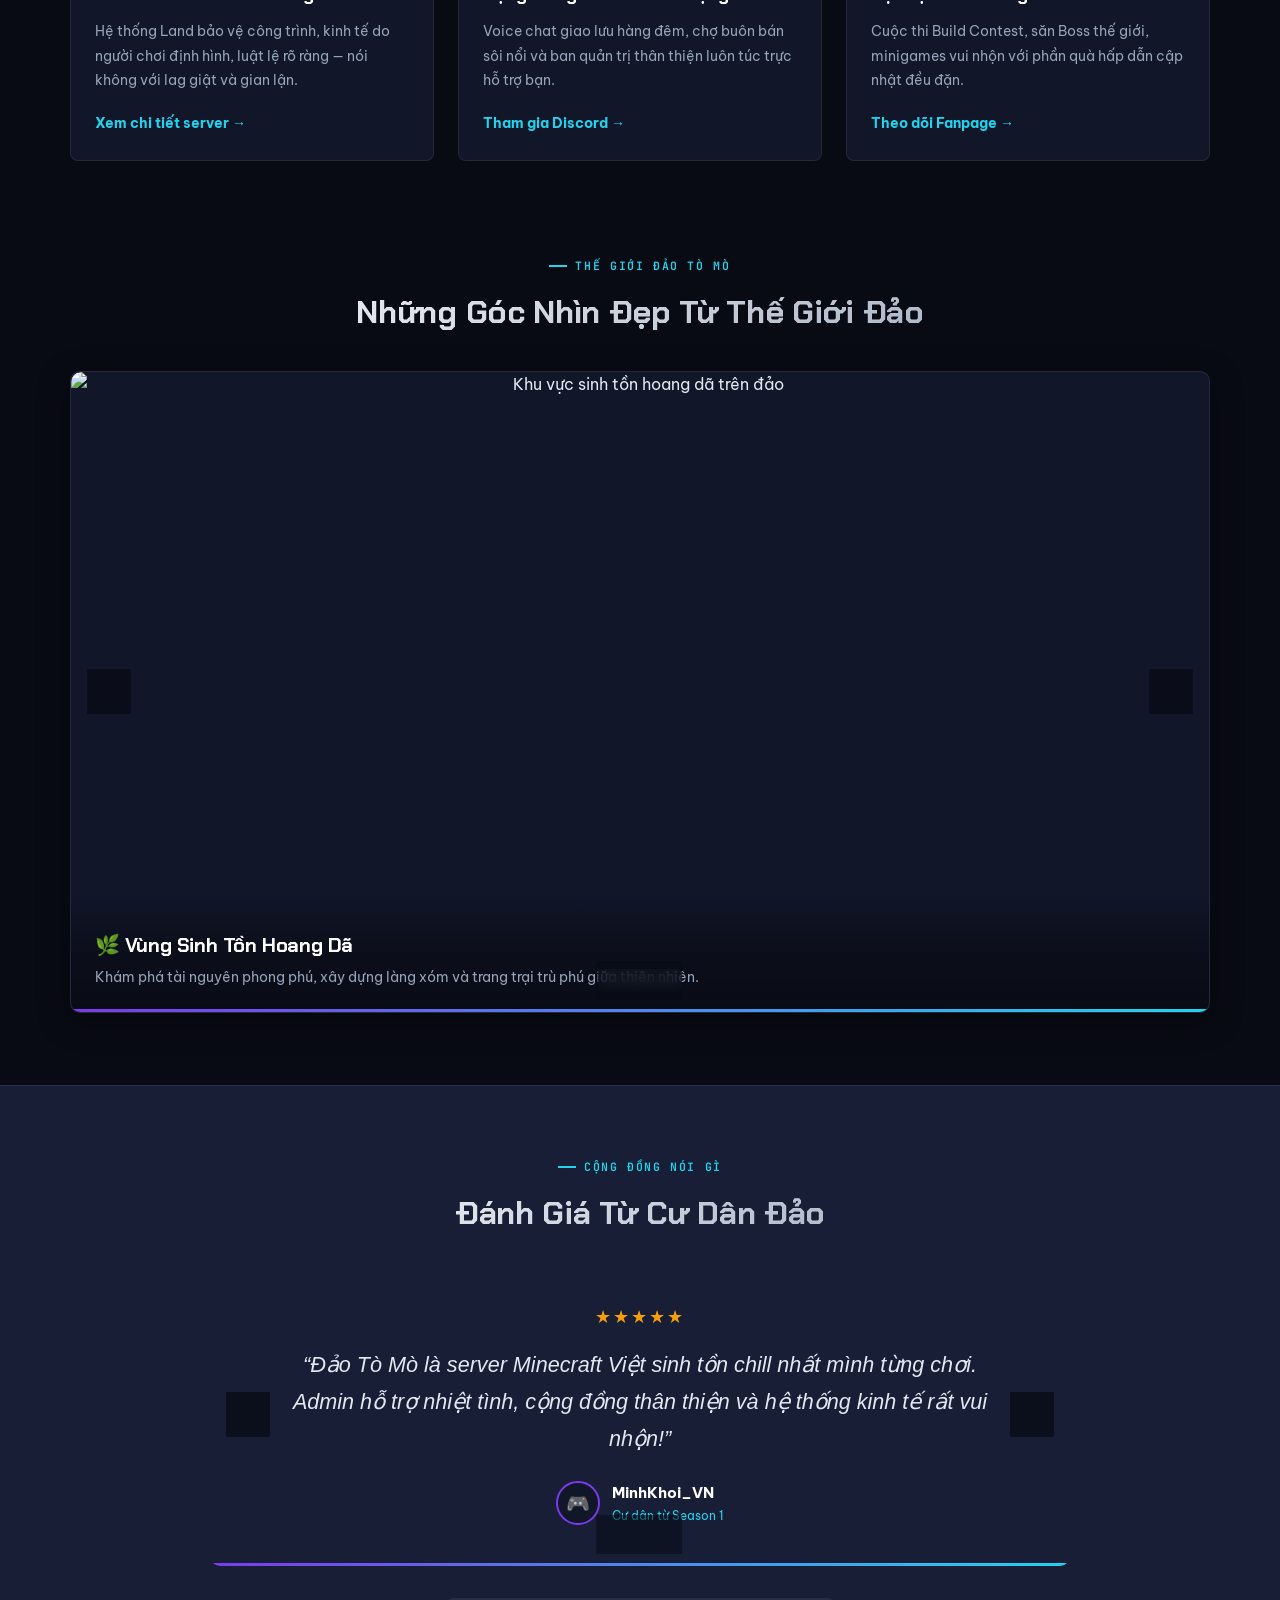
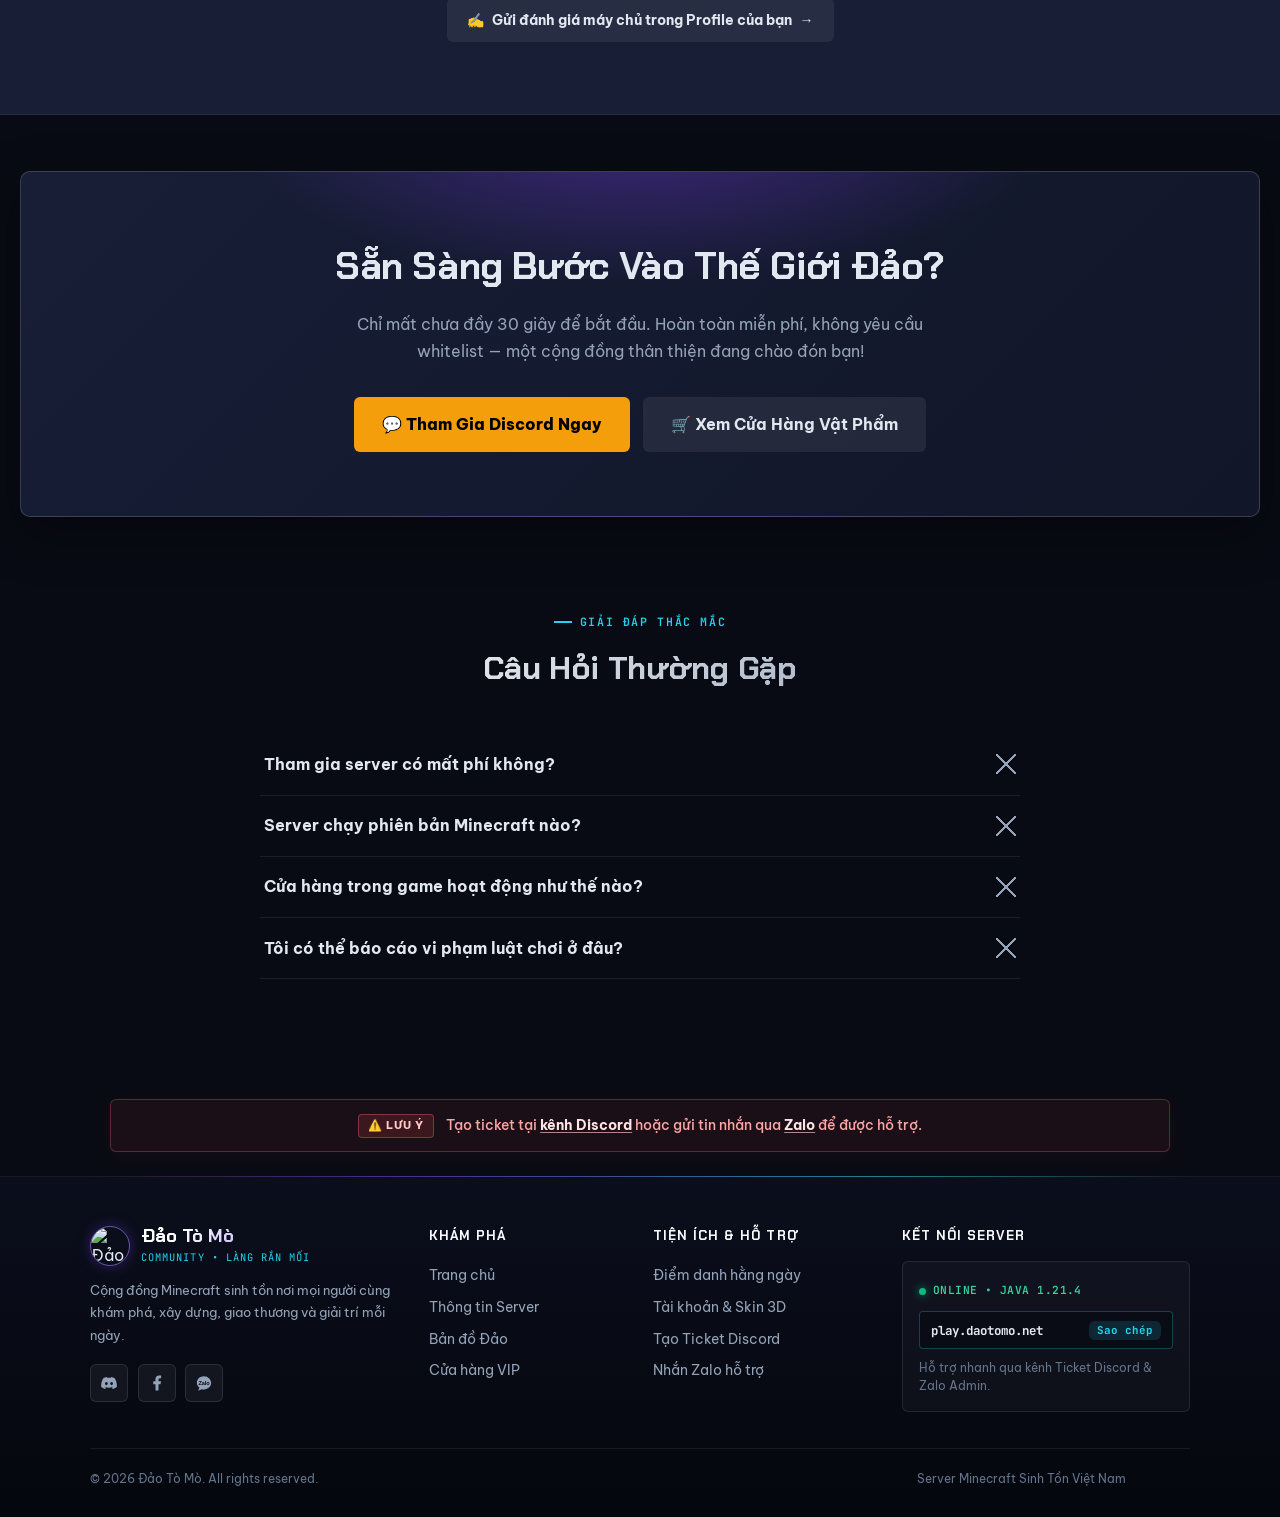
==== commit a41269b9: "fix: keep pre-existing reviews as Season 1 and new reviews as Season 2" ====
--- a/public/index.html
+++ b/public/index.html
@@ -219,7 +219,7 @@
               <div class="testimonial-avatar">🎮</div>
               <div class="testimonial-meta">
                 <div class="testimonial-name">MinhKhoi_VN</div>
-                <div class="testimonial-role">Cư dân Season 2</div>
+                <div class="testimonial-role">Cư dân từ Season 1</div>
               </div>
             </div>
           </div>
@@ -233,7 +233,7 @@
               <div class="testimonial-avatar">🛡️</div>
               <div class="testimonial-meta">
                 <div class="testimonial-name">SkyCraft99</div>
-                <div class="testimonial-role">Kiến trúc sư · Cư dân Season 2</div>
+                <div class="testimonial-role">Kiến trúc sư · Cư dân từ Season 1</div>
               </div>
             </div>
           </div>
@@ -247,7 +247,7 @@
               <div class="testimonial-avatar">✨</div>
               <div class="testimonial-meta">
                 <div class="testimonial-name">ThaoNguyen_MC</div>
-                <div class="testimonial-role">VIP Member · Cư dân Season 2</div>
+                <div class="testimonial-role">VIP Member · Cư dân từ Season 1</div>
               </div>
             </div>
           </div>
